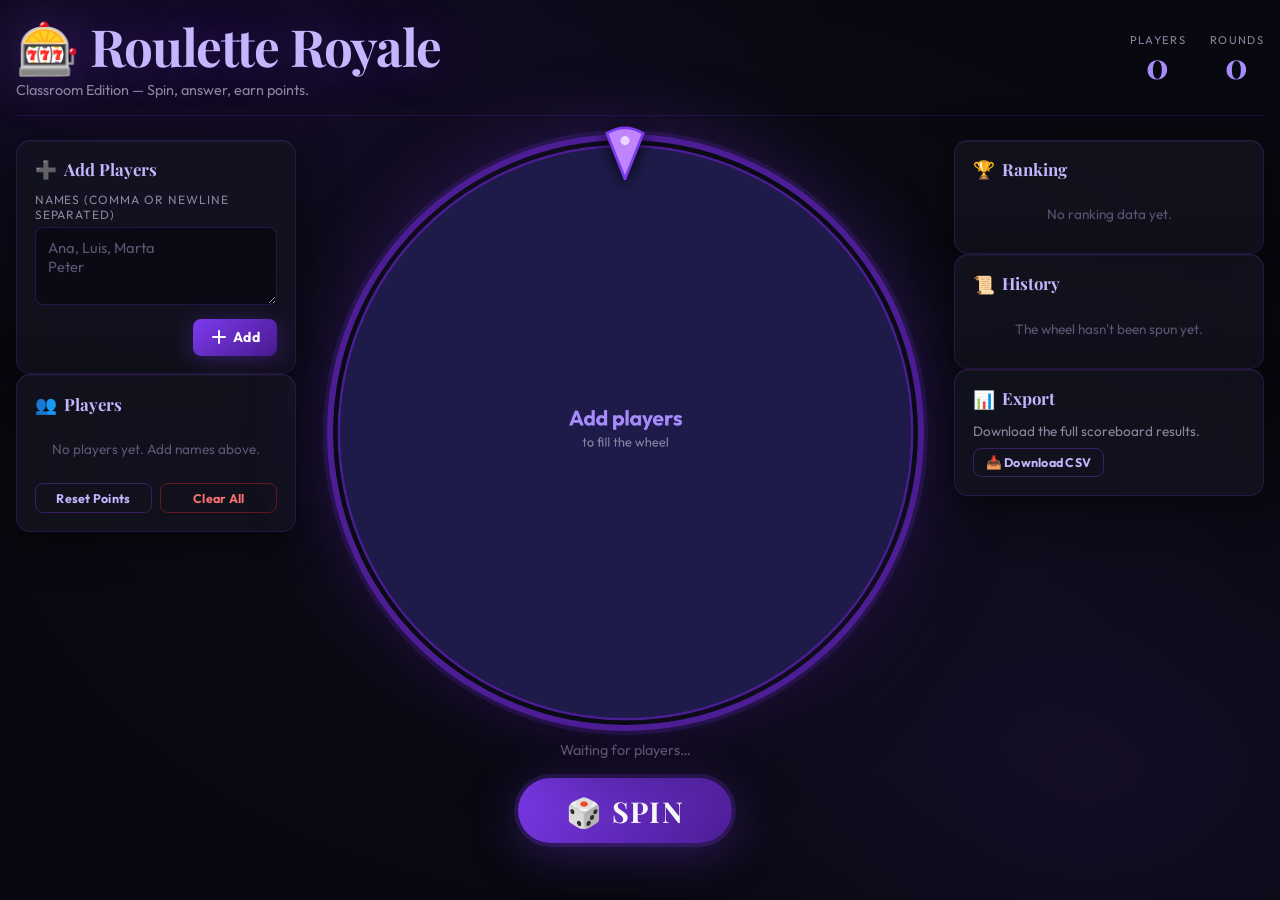
==== index.html @ 6e67f206 "terminado" ====
<!DOCTYPE html>
<html lang="es">
<head>
  <meta charset="UTF-8">
  <meta name="viewport" content="width=device-width, initial-scale=1">
  <title>Roulette Royale — Classroom</title>
  <meta name="description" content="Interactive classroom roulette with points system and ranking.">
  <link rel="stylesheet" href="styles.css">
</head>
<body>

<div class="app">

  <!-- ===== HEADER ===== -->
  <header class="app-header">
    <div class="header-left">
      <h1 class="display">🎰 Roulette Royale</h1>
      <p class="header-sub">Classroom Edition — Spin, answer, earn points.</p>
    </div>
    <div class="header-right">
      <div class="header-stat">
        <span class="stat-label">Players</span>
        <span id="playerCount" class="stat-value display">0</span>
      </div>
      <div class="header-stat">
        <span class="stat-label">Rounds</span>
        <span id="roundCount" class="stat-value display">0</span>
      </div>
    </div>
  </header>

  <!-- ===== MAIN GRID ===== -->
  <main class="main-grid">

    <!-- LEFT COLUMN: Player Management (agregar + lista) -->
    <aside class="left-col">

      <!-- Add players -->
      <div class="panel p-panel lockable" id="addPanel">
        <h2 class="section-title"><span class="icon">➕</span> Add Players</h2>
        <label class="form-label" for="namesInput">Names (comma or newline separated)</label>
        <textarea id="namesInput" rows="3" class="field" placeholder="Ana, Luis, Marta&#10;Peter"></textarea>
        <div class="add-row">
          <button id="addBtn" class="btn btn-primary">
            <svg width="16" height="16" viewBox="0 0 16 16" fill="none"><path d="M8 2v12M2 8h12" stroke="currentColor" stroke-width="2" stroke-linecap="round"/></svg>
            Add
          </button>
        </div>
      </div>

      <!-- Player list (tabla de jugadores) -->
      <div class="panel p-panel">
        <h2 class="section-title"><span class="icon">👥</span> Players</h2>
        <div id="roster" class="roster-list scroll" style="max-height: 42vh;"></div>
        <div class="panel-actions">
          <button id="resetBtn" class="btn btn-ghost btn-sm lockable">Reset Points</button>
          <button id="clearBtn" class="btn btn-danger btn-sm lockable">Clear All</button>
        </div>
      </div>
    </aside>

    <!-- CENTER: Wheel -->
    <section class="center-col wheel-center">
      <div id="wheelWrap">
        <svg id="pointer" viewBox="0 0 46 60" aria-hidden="true">
          <path d="M23 58 L3 8 Q23 -4 43 8 Z" fill="#c084fc" stroke="#7c3aed" stroke-width="3"/>
          <circle cx="23" cy="16" r="5" fill="#e9d5ff"/>
        </svg>
        <canvas id="wheel" width="1000" height="1000" aria-label="Classroom roulette"></canvas>
      </div>
      <p id="statusText" aria-live="polite"></p>
      <button id="spinBtn" class="btn btn-primary btn-spin">
        🎲 SPIN
      </button>
    </section>

    <!-- RIGHT COLUMN: Ranking + History + Export -->
    <aside class="right-col">

      <!-- Ranking / Podio (separado) -->
      <div class="panel p-panel">
        <h2 class="section-title"><span class="icon">🏆</span> Ranking</h2>
        <div id="podium" class="podium"></div>
        <div id="rankingList" class="ranking-list scroll" style="max-height: 22vh;"></div>
      </div>

      <!-- Score result panel (after spin) -->
      <div class="panel p-panel" id="quickScorePanel" style="display:none;">
        <h2 class="section-title"><span class="icon">⚡</span> Quick Result</h2>
        <div id="quickScoreContent"></div>
      </div>

      <!-- History -->
      <div class="panel p-panel">
        <h2 class="section-title"><span class="icon">📜</span> History</h2>
        <div id="history" class="scroll" style="max-height: 28vh;"></div>
      </div>

      <!-- Export -->
      <div class="panel p-panel">
        <h2 class="section-title"><span class="icon">📊</span> Export</h2>
        <p class="text-muted text-sm">Download the full scoreboard results.</p>
        <button id="exportBtn" class="btn btn-ghost btn-sm" style="margin-top:.5rem;">
          📥 Download CSV
        </button>
      </div>
    </aside>

  </main>
</div>

<!-- ===== WINNER MODAL ===== -->
<div id="modal" class="modal-overlay" role="dialog" aria-modal="true" aria-labelledby="winnerName">
  <div class="modal-card">
    <div class="modal-eyebrow">The wheel has chosen</div>
    <div id="winnerName" class="modal-winner-name display"></div>

    <!-- Confetti canvas -->
    <canvas id="confettiCanvas"></canvas>

    <!-- Score question -->
    <div id="scoreQuestion" class="score-question visible">
      <h3>Did they answer correctly?</h3>
      <div class="score-answer-btns">
        <button id="btnAnswered" class="btn btn-success" title="Answered">
          ✅ Yes, answered
        </button>
        <button id="btnSkipped" class="btn btn-fail" title="Did not answer">
          ❌ No answer
        </button>
      </div>
    </div>

    <!-- Points selector (visible after clicking "Yes, answered") -->
    <div id="pointsSelector" class="points-selector">
      <h3>How many points?</h3>
      <div class="points-btns" style="display: flex; align-items: center; gap: 0.5rem;">
        <input type="number" id="customPointsInput" class="field" style="width: 80px; text-align: center;" value="1" min="1">
        <button id="assignPointsBtn" class="btn btn-primary">Assign</button>
      </div>
    </div>

    <!-- Result badge -->
    <div id="scoreResultBadge" class="score-result-badge"></div>

    <!-- Close -->
    <button id="closeModal" class="btn btn-ghost" style="margin-top: 1rem;">Continue ▸</button>
  </div>
</div>

<!-- ===== EDIT PLAYER MODAL ===== -->
<div id="editModal" class="modal-overlay" role="dialog" aria-modal="true">
  <div class="modal-card modal-card-sm">
    <h2 class="display" style="color: var(--purple-300); font-size: 1.4rem; margin-bottom: 1rem;">✏️ Edit Player</h2>
    <label class="form-label" for="editNameInput">Name</label>
    <input id="editNameInput" type="text" class="field" placeholder="New name">
    <input id="editPlayerId" type="hidden">
    <div style="display:flex; gap:.75rem; margin-top:1rem; justify-content:center;">
      <button id="editSaveBtn" class="btn btn-primary">Save</button>
      <button id="editCancelBtn" class="btn btn-ghost">Cancel</button>
    </div>
  </div>
</div>

<!-- Toasts -->
<div id="toasts" aria-live="polite"></div>

<script src="app.js"></script>
</body>
</html>
---- styles.css ----
/* ============================================================
   ROULETTE ROYALE — Classroom Edition
   styles.css  ·  Negro + Morado premium/sofisticado
   ============================================================ */

/* ---------- Google Fonts ---------- */
@import url('https://fonts.googleapis.com/css2?family=Outfit:wght@400;600;700;900&family=Playfair+Display:wght@700;900&display=swap');

/* ---------- Design Tokens ---------- */
:root {
  /* Core blacks */
  --bg-deep:     #080810;
  --bg-mid:      #0e0e1a;
  --bg-card:     #13131f;
  --bg-input:    #0a0a15;

  /* Purples */
  --purple-900:  #1a0533;
  --purple-800:  #2d0a4e;
  --purple-700:  #4c1d95;
  --purple-600:  #6d28d9;
  --purple-500:  #7c3aed;
  --purple-400:  #a78bfa;
  --purple-300:  #c4b5fd;
  --purple-200:  #ddd6fe;
  --purple-100:  #ede9fe;
  --purple-glow: rgba(124, 58, 237, 0.35);

  /* Accents */
  --gold:        #f0d77a;
  --green:       #34d399;
  --green-dark:  #059669;
  --green-glow:  rgba(52, 211, 153, 0.3);
  --red:         #f87171;
  --red-dark:    #dc2626;
  --red-glow:    rgba(248, 113, 113, 0.3);

  /* Text */
  --text:        #e8e6f0;
  --text-muted:  #8b85a0;
  --text-dim:    #5c5673;

  /* Borders */
  --border:      rgba(124, 58, 237, 0.2);
  --border-strong: rgba(124, 58, 237, 0.4);

  /* Misc */
  --radius-sm:   8px;
  --radius-md:   14px;
  --radius-lg:   22px;
  --radius-xl:   28px;
  --transition:  0.2s ease;
  --shadow-card: 0 8px 40px rgba(0,0,0,0.5), inset 0 1px 0 rgba(255,255,255,0.04);
  --shadow-glow: 0 0 60px var(--purple-glow);
}

/* ---------- Reset ---------- */
*, *::before, *::after { box-sizing: border-box; margin: 0; padding: 0; }
html { height: 100%; scroll-behavior: smooth; }

body {
  font-family: 'Outfit', system-ui, sans-serif;
  color: var(--text);
  background:
    radial-gradient(ellipse 90% 60% at 15% 5%,  rgba(76,29,149,0.2)  0%, transparent 55%),
    radial-gradient(ellipse 70% 70% at 85% 85%, rgba(124,58,237,0.1) 0%, transparent 55%),
    radial-gradient(ellipse 50% 50% at 50% 50%, var(--bg-mid) 0%, var(--bg-deep) 100%);
  background-attachment: fixed;
  min-height: 100%;
  overflow-x: hidden;
}

/* ---------- Typography ---------- */
.display { font-family: 'Playfair Display', Georgia, serif; }
h1, h2, h3 { line-height: 1.2; }

.text-muted { color: var(--text-muted); }
.text-sm { font-size: .85rem; }

/* ---------- App Wrapper ---------- */
.app {
  max-width: 1440px;
  margin: 0 auto;
  padding: 1rem 1rem 2.5rem;
}

/* ---------- Header ---------- */
.app-header {
  display: flex;
  flex-wrap: wrap;
  align-items: center;
  justify-content: space-between;
  gap: 1rem;
  margin-bottom: 1.5rem;
  padding-bottom: 1rem;
  border-bottom: 1px solid rgba(124,58,237,0.15);
}

.app-header h1 {
  font-size: clamp(1.8rem, 4.5vw, 3.2rem);
  color: var(--purple-300);
  letter-spacing: -0.02em;
  text-shadow: 0 0 50px var(--purple-glow);
}

.header-sub {
  color: var(--text-muted);
  font-size: .9rem;
  margin-top: .2rem;
}

.header-right {
  display: flex;
  gap: 1.5rem;
}

.header-stat { text-align: center; }

.stat-label {
  display: block;
  font-size: .7rem;
  text-transform: uppercase;
  letter-spacing: .12em;
  color: var(--text-muted);
}

.stat-value {
  display: block;
  font-size: 2.2rem;
  font-weight: 700;
  color: var(--purple-400);
  line-height: 1;
}

/* ---------- Main Grid ---------- */
.main-grid {
  display: grid;
  gap: 1.2rem;
  grid-template-columns: 1fr;
}

@media (min-width: 960px) {
  .main-grid {
    grid-template-columns: 280px 1fr 310px;
    align-items: start;
  }
}

/* ---------- Panel (glass card) ---------- */
.panel {
  background: rgba(19,19,31,0.85);
  backdrop-filter: blur(16px) saturate(1.3);
  border: 1px solid var(--border);
  border-radius: var(--radius-md);
  box-shadow: var(--shadow-card);
}

.p-panel { padding: 1.1rem; }

/* ---------- Section Titles ---------- */
.section-title {
  font-family: 'Playfair Display', serif;
  font-size: 1.05rem;
  font-weight: 700;
  color: var(--purple-300);
  margin-bottom: .8rem;
  display: flex;
  align-items: center;
  gap: .45rem;
}

.section-title .icon { font-size: 1.1rem; }

/* ---------- Form Controls ---------- */
.field {
  width: 100%;
  background: var(--bg-input);
  color: var(--text);
  border: 1px solid rgba(124,58,237,0.25);
  border-radius: var(--radius-sm);
  padding: .6rem .8rem;
  font-size: .92rem;
  font-family: 'Outfit', sans-serif;
  transition: border-color var(--transition), box-shadow var(--transition);
}

.field:focus {
  outline: none;
  border-color: var(--purple-500);
  box-shadow: 0 0 0 3px rgba(124,58,237,0.2), var(--shadow-glow);
}

.field::placeholder { color: var(--text-dim); }

.form-label {
  display: block;
  font-size: .75rem;
  text-transform: uppercase;
  letter-spacing: .08em;
  color: var(--text-muted);
  margin-bottom: .3rem;
}

.add-row {
  display: flex;
  justify-content: flex-end;
  margin-top: .6rem;
}

/* ---------- Buttons ---------- */
.btn {
  display: inline-flex;
  align-items: center;
  justify-content: center;
  gap: .4rem;
  border: none;
  cursor: pointer;
  border-radius: var(--radius-sm);
  padding: .6rem 1.1rem;
  font-weight: 700;
  font-size: .88rem;
  font-family: 'Outfit', sans-serif;
  letter-spacing: .02em;
  transition: filter var(--transition), transform .1s, box-shadow var(--transition);
  white-space: nowrap;
}

.btn:hover:not(:disabled) { filter: brightness(1.15); }
.btn:active:not(:disabled) { transform: translateY(1px); }
.btn:disabled { opacity: .35; cursor: not-allowed; }
.btn:focus-visible { outline: 2px solid var(--purple-400); outline-offset: 3px; }

.btn-primary {
  background: linear-gradient(135deg, var(--purple-500) 0%, var(--purple-700) 100%);
  color: #fff;
  box-shadow: 0 4px 24px var(--purple-glow);
}

.btn-primary:hover:not(:disabled) {
  box-shadow: 0 6px 32px rgba(124,58,237,0.55);
}

.btn-ghost {
  background: transparent;
  border: 1px solid rgba(124,58,237,0.35);
  color: var(--purple-300);
}

.btn-ghost:hover:not(:disabled) {
  background: rgba(124,58,237,0.1);
  border-color: var(--purple-400);
}

.btn-danger {
  background: transparent;
  border: 1px solid rgba(220,38,38,0.4);
  color: var(--red);
}

.btn-danger:hover:not(:disabled) {
  background: rgba(220,38,38,0.12);
  border-color: var(--red);
}

.btn-success {
  background: linear-gradient(135deg, #34d399 0%, #059669 100%);
  color: #fff;
  box-shadow: 0 4px 24px var(--green-glow);
  font-size: 1.05rem;
  padding: .8rem 1.8rem;
  border-radius: var(--radius-md);
}

.btn-success:hover:not(:disabled) {
  box-shadow: 0 8px 35px rgba(52,211,153,0.55);
}

.btn-fail {
  background: linear-gradient(135deg, #f87171 0%, #dc2626 100%);
  color: #fff;
  box-shadow: 0 4px 24px var(--red-glow);
  font-size: 1.05rem;
  padding: .8rem 1.8rem;
  border-radius: var(--radius-md);
}

.btn-fail:hover:not(:disabled) {
  box-shadow: 0 8px 35px rgba(248,113,113,0.55);
}

.btn-point {
  background: rgba(124,58,237,0.15);
  border: 2px solid var(--purple-500);
  color: var(--purple-300);
  font-size: 1.3rem;
  padding: .6rem 1.4rem;
  border-radius: var(--radius-md);
  min-width: 4rem;
  transition: all var(--transition);
}

.btn-point:hover {
  background: var(--purple-600);
  color: #fff;
  box-shadow: 0 0 24px var(--purple-glow);
  transform: translateY(-2px);
}

.btn-sm { font-size: .78rem; padding: .4rem .75rem; }

.btn-spin {
  font-family: 'Playfair Display', serif;
  font-size: clamp(1.3rem, 3vw, 1.8rem);
  padding: .85rem 3rem;
  letter-spacing: .05em;
  border-radius: 999px;
  box-shadow: 0 0 0 4px rgba(124,58,237,0.2), 0 8px 50px var(--purple-glow);
  margin-top: .8rem;
}

.btn-spin:hover:not(:disabled) {
  box-shadow: 0 0 0 6px rgba(124,58,237,0.3), 0 12px 60px rgba(124,58,237,0.5);
}

/* ---------- Panel actions ---------- */
.panel-actions {
  display: flex;
  gap: .5rem;
  margin-top: .8rem;
}

.panel-actions .btn { flex: 1; }

/* ---------- Podium ---------- */
.podium {
  display: flex;
  justify-content: center;
  align-items: flex-end;
  gap: .5rem;
  padding: .6rem 0 .8rem;
  min-height: 90px;
}

.podium-item {
  display: flex;
  flex-direction: column;
  align-items: center;
  gap: .25rem;
  padding: .5rem .4rem;
  border-radius: var(--radius-sm);
  transition: transform var(--transition);
  min-width: 70px;
}

.podium-item:hover { transform: translateY(-3px); }

.podium-item.gold {
  background: linear-gradient(180deg, rgba(240,215,122,0.15) 0%, transparent 100%);
  border-bottom: 3px solid #f0d77a;
  order: 2;
}

.podium-item.silver {
  background: linear-gradient(180deg, rgba(192,192,220,0.1) 0%, transparent 100%);
  border-bottom: 3px solid #b0b0c0;
  order: 1;
}

.podium-item.bronze {
  background: linear-gradient(180deg, rgba(180,120,80,0.1) 0%, transparent 100%);
  border-bottom: 3px solid #b4785a;
  order: 3;
}

.podium-medal { font-size: 1.5rem; line-height: 1; }
.podium-name {
  font-weight: 700;
  font-size: .78rem;
  text-align: center;
  max-width: 75px;
  overflow: hidden;
  text-overflow: ellipsis;
  white-space: nowrap;
}

.podium-pts {
  font-size: .72rem;
  font-weight: 700;
  color: var(--purple-400);
}

/* ---------- Roster (player list) ---------- */
.roster-list { display: flex; flex-direction: column; gap: .3rem; }

.player-row {
  display: flex;
  align-items: center;
  gap: .5rem;
  padding: .45rem .65rem;
  border-radius: var(--radius-sm);
  background: rgba(10,10,20,0.5);
  border: 1px solid transparent;
  transition: border-color var(--transition), background var(--transition);
}

.player-row:hover {
  background: rgba(124,58,237,0.06);
  border-color: rgba(124,58,237,0.15);
}

.player-rank {
  font-size: .72rem;
  font-weight: 700;
  color: var(--text-dim);
  min-width: 1.5rem;
  text-align: center;
}

.player-name {
  flex: 1;
  font-weight: 600;
  font-size: .88rem;
  overflow: hidden;
  text-overflow: ellipsis;
  white-space: nowrap;
}

.player-score {
  font-size: .8rem;
  font-weight: 700;
  color: var(--purple-400);
}

.player-streak {
  font-size: .7rem;
  color: var(--green);
}

.player-actions {
  display: flex;
  gap: .25rem;
}

.player-actions .btn {
  padding: .15rem .35rem;
  font-size: .72rem;
  border-radius: 6px;
}

/* ---------- Scroll area ---------- */
.scroll {
  overflow-y: auto;
  scrollbar-width: thin;
  scrollbar-color: rgba(124,58,237,0.3) transparent;
}

.scroll::-webkit-scrollbar { width: 5px; }
.scroll::-webkit-scrollbar-thumb {
  background: rgba(124,58,237,0.3);
  border-radius: 10px;
}

/* ---------- Wheel ---------- */
.wheel-center { text-align: center; }

#wheelWrap {
  position: relative;
  width: min(100%, 65vh, 650px);
  aspect-ratio: 1;
  margin: 0 auto;
}

#wheel {
  width: 100%;
  height: 100%;
  border-radius: 50%;
  box-shadow:
    0 0 0 6px var(--purple-700),
    0 0 0 10px rgba(124,58,237,0.15),
    0 0 80px var(--purple-glow),
    0 24px 80px rgba(0,0,0,0.8);
}

#pointer {
  position: absolute;
  top: -14px;
  left: 50%;
  width: 42px;
  transform: translateX(-50%);
  filter: drop-shadow(0 4px 8px rgba(0,0,0,0.8));
  z-index: 2;
}

#statusText {
  min-height: 1.5rem;
  color: var(--text-muted);
  font-size: .9rem;
  margin-top: .8rem;
}

/* ---------- History ---------- */
.history-list { display: flex; flex-direction: column; gap: .3rem; }

.history-row {
  display: flex;
  align-items: center;
  gap: .5rem;
  padding: .45rem .6rem;
  border-radius: var(--radius-sm);
  background: rgba(10,10,20,0.4);
  font-size: .82rem;
}

.history-icon { font-size: .9rem; flex-shrink: 0; }

.history-name {
  flex: 1;
  font-weight: 600;
  overflow: hidden;
  text-overflow: ellipsis;
  white-space: nowrap;
}

.history-pts {
  font-weight: 700;
  font-size: .78rem;
}

.history-pts.positive { color: var(--green); }
.history-pts.zero { color: var(--red); }

.history-meta {
  font-size: .7rem;
  color: var(--text-dim);
}

.history-streak {
  font-size: .68rem;
  color: var(--green);
}

/* ---------- Busy state ---------- */
body.busy .lockable { pointer-events: none; opacity: .45; }

/* ---------- MODAL — Winner ---------- */
.modal-overlay {
  position: fixed;
  inset: 0;
  display: none;
  align-items: center;
  justify-content: center;
  background: rgba(4,4,12,0.9);
  backdrop-filter: blur(8px);
  z-index: 50;
  padding: 1rem;
}

.modal-overlay.open { display: flex; }

.modal-card {
  position: relative;
  max-width: 36rem;
  width: 100%;
  text-align: center;
  padding: 2.5rem 2rem;
  border: 2px solid var(--purple-500);
  border-radius: var(--radius-xl);
  background: radial-gradient(circle at 50% -20%, rgba(124,58,237,0.35) 0%, var(--bg-card) 65%);
  box-shadow: 0 0 120px var(--purple-glow), 0 40px 80px rgba(0,0,0,0.7);
  animation: popIn .5s cubic-bezier(.2,1.4,.4,1) both;
  overflow: hidden;
}

.modal-card-sm { max-width: 24rem; padding: 1.8rem 1.5rem; }

@keyframes popIn {
  from { transform: scale(.6) translateY(40px); opacity: 0; }
  to   { transform: scale(1)  translateY(0);    opacity: 1; }
}

.modal-eyebrow {
  font-size: .78rem;
  text-transform: uppercase;
  letter-spacing: .2em;
  color: var(--text-muted);
  margin-bottom: .4rem;
}

.modal-winner-name {
  font-family: 'Playfair Display', serif;
  font-size: clamp(2.2rem, 7vw, 3.5rem);
  font-weight: 900;
  color: var(--purple-300);
  text-shadow: 0 0 50px var(--purple-glow);
  line-height: 1.1;
  margin-bottom: .8rem;
}

/* Score question */
.score-question {
  display: none;
  flex-direction: column;
  align-items: center;
  gap: .7rem;
  margin: 1rem 0;
  padding: 1.1rem 1rem;
  border-radius: var(--radius-md);
  background: rgba(124,58,237,0.07);
  border: 1px solid rgba(124,58,237,0.2);
}

.score-question.visible { display: flex; }

.score-question h3 {
  font-size: 1rem;
  font-weight: 700;
  color: var(--text);
}

.score-answer-btns {
  display: flex;
  gap: 1rem;
  flex-wrap: wrap;
  justify-content: center;
}

/* Points selector */
.points-selector {
  display: none;
  flex-direction: column;
  align-items: center;
  gap: .7rem;
  margin: .8rem 0;
}

.points-selector.visible { display: flex; }

.points-selector h3 {
  font-size: .95rem;
  font-weight: 700;
  color: var(--text);
}

.points-btns {
  display: flex;
  gap: .75rem;
  justify-content: center;
}

/* Result badge */
.score-result-badge {
  display: none;
  align-items: center;
  justify-content: center;
  gap: .5rem;
  font-size: 1rem;
  font-weight: 700;
  padding: .6rem 1.4rem;
  border-radius: 999px;
  margin: .8rem auto;
  width: fit-content;
}

.score-result-badge.answered {
  display: inline-flex;
  background: rgba(52,211,153,0.15);
  border: 1px solid rgba(52,211,153,0.5);
  color: var(--green);
  animation: popIn .3s ease both;
}

.score-result-badge.skipped {
  display: inline-flex;
  background: rgba(248,113,113,0.15);
  border: 1px solid rgba(248,113,113,0.5);
  color: var(--red);
  animation: popIn .3s ease both;
}

/* Confetti canvas */
#confettiCanvas {
  position: absolute;
  inset: 0;
  width: 100%;
  height: 100%;
  pointer-events: none;
  z-index: 0;
}

.modal-card > *:not(#confettiCanvas) { position: relative; z-index: 1; }

/* ---------- TOAST ---------- */
#toasts {
  position: fixed;
  bottom: 1.2rem;
  left: 50%;
  transform: translateX(-50%);
  z-index: 60;
  display: grid;
  gap: .4rem;
  pointer-events: none;
}

.toast {
  background: var(--bg-card);
  border: 1px solid var(--purple-500);
  padding: .6rem 1.1rem;
  border-radius: var(--radius-sm);
  box-shadow: 0 8px 30px rgba(0,0,0,0.6);
  font-size: .85rem;
  text-align: center;
  animation: toastIn .3s ease both;
}

.toast.err { border-color: var(--red); color: var(--red); }

@keyframes toastIn {
  from { transform: translateY(14px); opacity: 0; }
  to   { transform: translateY(0);    opacity: 1; }
}

/* ---------- Empty states ---------- */
.empty-text {
  color: var(--text-dim);
  font-size: .85rem;
  text-align: center;
  padding: .8rem 0;
}

/* ---------- Score highlight ---------- */
.score-highlight { animation: pulseScore .7s ease; }

@keyframes pulseScore {
  0%   { background: rgba(124,58,237,0.3); }
  100% { background: rgba(10,10,20,0.5); }
}

/* ---------- Quick score panel ---------- */
#quickScorePanel { border-color: var(--purple-500); }

/* ---------- Responsive ---------- */
@media (max-width: 959px) {
  .main-grid { grid-template-columns: 1fr; }
  .wheel-center { order: -1; }
  .podium { min-height: 80px; }
}

@media (max-width: 480px) {
  .app { padding: .7rem .5rem 2rem; }
  .btn-spin { padding: .7rem 2rem; }
  .header-right { gap: .8rem; }
  .stat-value { font-size: 1.6rem; }
  .score-answer-btns { flex-direction: column; gap: .5rem; }
}

@media (prefers-reduced-motion: reduce) {
  .modal-card, .toast, .score-result-badge { animation: none; }
}
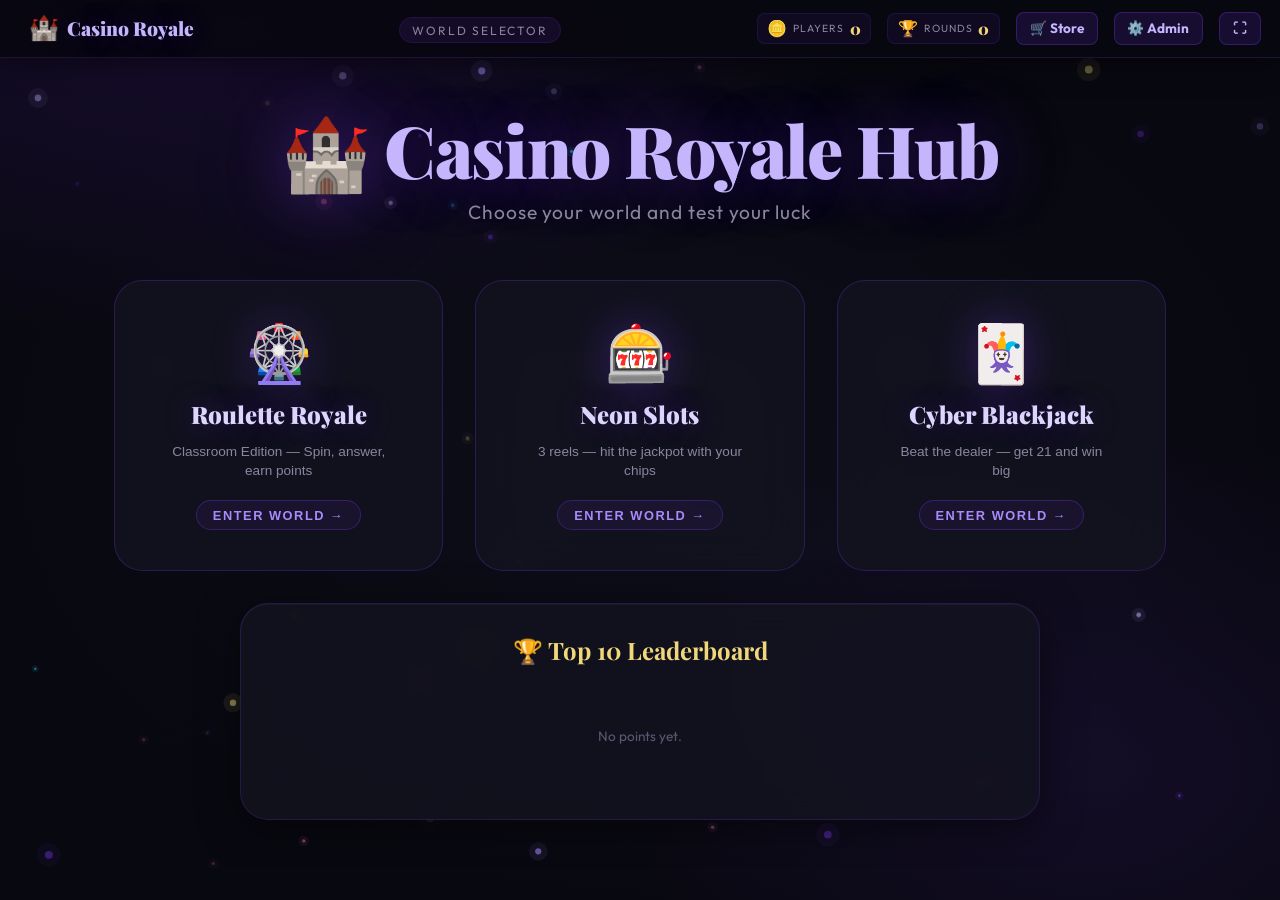
==== commit 000cdfdb: "hi" ====
--- a/index.html
+++ b/index.html
@@ -3,135 +3,340 @@
 <head>
   <meta charset="UTF-8">
   <meta name="viewport" content="width=device-width, initial-scale=1">
-  <title>Roulette Royale — Classroom</title>
-  <meta name="description" content="Interactive classroom roulette with points system and ranking.">
+  <title>Casino Royale Hub — Classroom Edition</title>
+  <meta name="description" content="Interactive Casino Hub with Roulette, Slots, and Blackjack — gamified classroom experience.">
   <link rel="stylesheet" href="styles.css">
 </head>
 <body>
 
-<div class="app">
-
-  <!-- ===== HEADER ===== -->
-  <header class="app-header">
-    <div class="header-left">
-      <h1 class="display">🎰 Roulette Royale</h1>
-      <p class="header-sub">Classroom Edition — Spin, answer, earn points.</p>
-    </div>
-    <div class="header-right">
-      <div class="header-stat">
-        <span class="stat-label">Players</span>
-        <span id="playerCount" class="stat-value display">0</span>
-      </div>
-      <div class="header-stat">
-        <span class="stat-label">Rounds</span>
-        <span id="roundCount" class="stat-value display">0</span>
-      </div>
-    </div>
-  </header>
-
-  <!-- ===== MAIN GRID ===== -->
-  <main class="main-grid">
-
-    <!-- LEFT COLUMN: Player Management (agregar + lista) -->
-    <aside class="left-col">
-
-      <!-- Add players -->
-      <div class="panel p-panel lockable" id="addPanel">
-        <h2 class="section-title"><span class="icon">➕</span> Add Players</h2>
-        <label class="form-label" for="namesInput">Names (comma or newline separated)</label>
-        <textarea id="namesInput" rows="3" class="field" placeholder="Ana, Luis, Marta&#10;Peter"></textarea>
-        <div class="add-row">
-          <button id="addBtn" class="btn btn-primary">
-            <svg width="16" height="16" viewBox="0 0 16 16" fill="none"><path d="M8 2v12M2 8h12" stroke="currentColor" stroke-width="2" stroke-linecap="round"/></svg>
-            Add
-          </button>
-        </div>
-      </div>
-
-      <!-- Player list (tabla de jugadores) -->
-      <div class="panel p-panel">
-        <h2 class="section-title"><span class="icon">👥</span> Players</h2>
-        <div id="roster" class="roster-list scroll" style="max-height: 42vh;"></div>
-        <div class="panel-actions">
-          <button id="resetBtn" class="btn btn-ghost btn-sm lockable">Reset Points</button>
-          <button id="clearBtn" class="btn btn-danger btn-sm lockable">Clear All</button>
-        </div>
-      </div>
-    </aside>
-
-    <!-- CENTER: Wheel -->
-    <section class="center-col wheel-center">
-      <div id="wheelWrap">
-        <svg id="pointer" viewBox="0 0 46 60" aria-hidden="true">
-          <path d="M23 58 L3 8 Q23 -4 43 8 Z" fill="#c084fc" stroke="#7c3aed" stroke-width="3"/>
-          <circle cx="23" cy="16" r="5" fill="#e9d5ff"/>
-        </svg>
-        <canvas id="wheel" width="1000" height="1000" aria-label="Classroom roulette"></canvas>
-      </div>
-      <p id="statusText" aria-live="polite"></p>
-      <button id="spinBtn" class="btn btn-primary btn-spin">
-        🎲 SPIN
+<!-- ===== PERSISTENT TOPBAR ===== -->
+<header class="topbar" id="topbar">
+  <div class="topbar-left">
+    <button id="hubBtn" class="topbar-logo" title="Back to Hub">
+      <span class="topbar-logo-icon">🏰</span>
+      <span class="topbar-logo-text">Casino Royale</span>
+    </button>
+  </div>
+  <div class="topbar-center">
+    <span id="currentView" class="topbar-view">World Selector</span>
+  </div>
+  <div class="topbar-right">
+    <div class="topbar-wallet">
+      <span class="wallet-icon">🪙</span>
+      <span class="wallet-label">Players</span>
+      <span id="globalPlayerCount" class="wallet-value">0</span>
+    </div>
+    <div class="topbar-wallet">
+      <span class="wallet-icon">🏆</span>
+      <span class="wallet-label">Rounds</span>
+      <span id="globalRoundCount" class="wallet-value">0</span>
+    </div>
+    <button id="storeBtn" class="topbar-btn" title="Rewards Store">🛒 Store</button>
+    <button id="adminBtn" class="topbar-btn" title="Admin Panel">⚙️ Admin</button>
+    <button id="fullscreenBtn" class="topbar-btn" title="Fullscreen">⛶</button>
+  </div>
+</header>
+
+<!-- ===== VIEWS CONTAINER ===== -->
+<div id="viewsContainer" class="views-container">
+
+  <!-- ============================================
+       VIEW: HUB / WORLD SELECTOR
+       ============================================ -->
+  <section id="viewHub" class="view view-active">
+    <div class="hub-hero">
+      <h1 class="hub-title display">🏰 Casino Royale Hub</h1>
+      <p class="hub-subtitle">Choose your world and test your luck</p>
+    </div>
+
+    <!-- Particle canvas background for the hub -->
+    <canvas id="hubParticles" class="hub-particles"></canvas>
+
+    <div class="hub-grid">
+      <!-- World 1: Roulette -->
+      <button class="world-card" data-world="roulette" id="cardRoulette">
+        <div class="world-card-glow"></div>
+        <div class="world-card-inner">
+          <span class="world-icon">🎡</span>
+          <h2 class="world-name display">Roulette Royale</h2>
+          <p class="world-desc">Classroom Edition — Spin, answer, earn points</p>
+          <span class="world-enter">Enter World →</span>
+        </div>
       </button>
-    </section>
-
-    <!-- RIGHT COLUMN: Ranking + History + Export -->
-    <aside class="right-col">
-
-      <!-- Ranking / Podio (separado) -->
-      <div class="panel p-panel">
-        <h2 class="section-title"><span class="icon">🏆</span> Ranking</h2>
-        <div id="podium" class="podium"></div>
-        <div id="rankingList" class="ranking-list scroll" style="max-height: 22vh;"></div>
-      </div>
-
-      <!-- Score result panel (after spin) -->
-      <div class="panel p-panel" id="quickScorePanel" style="display:none;">
-        <h2 class="section-title"><span class="icon">⚡</span> Quick Result</h2>
-        <div id="quickScoreContent"></div>
-      </div>
-
-      <!-- History -->
-      <div class="panel p-panel">
-        <h2 class="section-title"><span class="icon">📜</span> History</h2>
-        <div id="history" class="scroll" style="max-height: 28vh;"></div>
-      </div>
-
-      <!-- Export -->
-      <div class="panel p-panel">
-        <h2 class="section-title"><span class="icon">📊</span> Export</h2>
-        <p class="text-muted text-sm">Download the full scoreboard results.</p>
-        <button id="exportBtn" class="btn btn-ghost btn-sm" style="margin-top:.5rem;">
-          📥 Download CSV
-        </button>
-      </div>
-    </aside>
-
-  </main>
-</div>
-
-<!-- ===== WINNER MODAL ===== -->
+
+      <!-- World 2: Slots -->
+      <button class="world-card" data-world="slots" id="cardSlots">
+        <div class="world-card-glow"></div>
+        <div class="world-card-inner">
+          <span class="world-icon">🎰</span>
+          <h2 class="world-name display">Neon Slots</h2>
+          <p class="world-desc">3 reels — hit the jackpot with your chips</p>
+          <span class="world-enter">Enter World →</span>
+        </div>
+      </button>
+
+      <!-- World 3: Blackjack -->
+      <button class="world-card" data-world="blackjack" id="cardBlackjack">
+        <div class="world-card-glow"></div>
+        <div class="world-card-inner">
+          <span class="world-icon">🃏</span>
+          <h2 class="world-name display">Cyber Blackjack</h2>
+          <p class="world-desc">Beat the dealer — get 21 and win big</p>
+          <span class="world-enter">Enter World →</span>
+        </div>
+      </button>
+    </div>
+
+    <!-- Leaderboard Top 10 Hub -->
+    <div class="hub-leaderboard">
+      <h2 class="display" style="text-align: center; color: var(--gold); margin-bottom: 1rem;">🏆 Top 10 Leaderboard</h2>
+      <div id="hubPodium" class="podium" style="margin-bottom: 1rem;"></div>
+      <div id="hubLeaderboardList" class="ranking-list"></div>
+    </div>
+  </section>
+
+  <!-- ============================================
+       VIEW: ROULETTE ROYALE
+       ============================================ -->
+  <section id="viewRoulette" class="view">
+    <div class="app">
+      <!-- HEADER -->
+      <div class="roulette-header">
+        <div class="header-left">
+          <h1 class="display">🎡 Roulette Royale</h1>
+          <p class="header-sub">Classroom Edition — Spin, answer, earn points.</p>
+        </div>
+        <div class="header-right">
+          <div class="header-stat">
+            <span class="stat-label">Players</span>
+            <span id="playerCount" class="stat-value display">0</span>
+          </div>
+          <div class="header-stat">
+            <span class="stat-label">Rounds</span>
+            <span id="roundCount" class="stat-value display">0</span>
+          </div>
+        </div>
+      </div>
+
+      <!-- MAIN GRID -->
+      <main class="main-grid">
+        <!-- LEFT COLUMN: Player Management -->
+        <aside class="left-col">
+          <div class="panel p-panel lockable" id="addPanel">
+            <h2 class="section-title"><span class="icon">➕</span> Add Players</h2>
+            <label class="form-label" for="namesInput">Names (comma or newline separated)</label>
+            <textarea id="namesInput" rows="3" class="field" placeholder="Ana, Luis, Marta&#10;Peter"></textarea>
+            <div class="add-row">
+              <button id="addBtn" class="btn btn-primary">
+                <svg width="16" height="16" viewBox="0 0 16 16" fill="none"><path d="M8 2v12M2 8h12" stroke="currentColor" stroke-width="2" stroke-linecap="round"/></svg>
+                Add
+              </button>
+            </div>
+          </div>
+
+          <div class="panel p-panel">
+            <h2 class="section-title"><span class="icon">👥</span> Players</h2>
+            <div id="roster" class="roster-list scroll" style="max-height: 42vh;"></div>
+            <div class="panel-actions">
+              <button id="resetBtn" class="btn btn-ghost btn-sm lockable">Reset Points</button>
+              <button id="clearBtn" class="btn btn-danger btn-sm lockable">Clear All</button>
+            </div>
+          </div>
+        </aside>
+
+        <!-- CENTER: Wheel -->
+        <section class="center-col wheel-center">
+          <div id="wheelWrap">
+            <svg id="pointer" viewBox="0 0 46 60" aria-hidden="true">
+              <path d="M23 58 L3 8 Q23 -4 43 8 Z" fill="#c084fc" stroke="#7c3aed" stroke-width="3"/>
+              <circle cx="23" cy="16" r="5" fill="#e9d5ff"/>
+            </svg>
+            <canvas id="wheel" width="1000" height="1000" aria-label="Classroom roulette"></canvas>
+          </div>
+          <p id="statusText" aria-live="polite"></p>
+          <button id="spinBtn" class="btn btn-primary btn-spin">🎲 SPIN</button>
+        </section>
+
+        <!-- RIGHT COLUMN: Ranking + History -->
+        <aside class="right-col">
+          <div class="panel p-panel">
+            <h2 class="section-title"><span class="icon">🏆</span> Ranking</h2>
+            <div id="podium" class="podium"></div>
+            <div id="rankingList" class="ranking-list scroll" style="max-height: 22vh;"></div>
+          </div>
+
+          <div class="panel p-panel" id="quickScorePanel" style="display:none;">
+            <h2 class="section-title"><span class="icon">⚡</span> Quick Result</h2>
+            <div id="quickScoreContent"></div>
+          </div>
+
+          <div class="panel p-panel">
+            <h2 class="section-title"><span class="icon">📜</span> History</h2>
+            <div id="history" class="scroll" style="max-height: 28vh;"></div>
+          </div>
+
+          <div class="panel p-panel">
+            <h2 class="section-title"><span class="icon">📊</span> Export</h2>
+            <p class="text-muted text-sm">Download the full scoreboard results.</p>
+            <button id="exportBtn" class="btn btn-ghost btn-sm" style="margin-top:.5rem;">📥 Download CSV</button>
+          </div>
+        </aside>
+      </main>
+    </div>
+  </section>
+
+  <!-- ============================================
+       VIEW: NEON SLOTS
+       ============================================ -->
+  <section id="viewSlots" class="view">
+    <div class="slots-container">
+      <h1 class="display slots-title">🎰 Neon Slots</h1>
+
+      <!-- Player selector for slots -->
+      <div class="game-player-selector">
+        <label class="form-label">Active Player</label>
+        <select id="slotsPlayerSelect" class="field game-select"></select>
+        <div class="game-player-info">
+          <span class="wallet-icon">🪙</span>
+          <span id="slotsPlayerChips" class="game-player-chips">0</span>
+          <span class="chips-label">chips</span>
+        </div>
+      </div>
+
+      <!-- Slot Machine -->
+      <div class="slot-machine">
+        <div class="slot-frame">
+          <div class="slot-reel-container">
+            <div class="slot-reel" id="reel1">
+              <div class="slot-reel-inner" id="reelInner1"></div>
+            </div>
+            <div class="slot-reel" id="reel2">
+              <div class="slot-reel-inner" id="reelInner2"></div>
+            </div>
+            <div class="slot-reel" id="reel3">
+              <div class="slot-reel-inner" id="reelInner3"></div>
+            </div>
+          </div>
+          <div class="slot-line"></div>
+        </div>
+
+        <!-- Bet controls -->
+        <div class="slot-controls">
+          <div class="slot-bet-section">
+            <label class="form-label">Bet</label>
+            <div class="slot-bet-row">
+              <button id="slotBetDown" class="btn btn-ghost btn-sm">−</button>
+              <span id="slotBetAmount" class="slot-bet-display">1</span>
+              <button id="slotBetUp" class="btn btn-ghost btn-sm">+</button>
+            </div>
+          </div>
+          <button id="slotSpinBtn" class="btn btn-primary btn-spin-slot">🎰 PULL LEVER</button>
+        </div>
+
+        <div id="slotResult" class="slot-result"></div>
+      </div>
+
+      <!-- Slots paytable -->
+      <div class="panel p-panel slot-paytable">
+        <h2 class="section-title"><span class="icon">💎</span> Paytable</h2>
+        <div class="paytable-grid">
+          <div class="paytable-row jackpot"><span>💎💎💎</span><span>Jackpot × 10</span></div>
+          <div class="paytable-row"><span>⭐⭐⭐</span><span>× 7</span></div>
+          <div class="paytable-row"><span>Any 3 match</span><span>× 3</span></div>
+          <div class="paytable-row mini"><span>Any 2 match</span><span>× 1.5</span></div>
+        </div>
+      </div>
+      <div class="panel p-panel slot-history-panel" style="margin-top: 1rem; max-width: 600px; margin-left: auto; margin-right: auto;">
+        <h2 class="section-title"><span class="icon">📜</span> Spin History</h2>
+        <div id="slotsHistory" class="scroll" style="max-height: 20vh;"></div>
+      </div>
+    </div>
+  </section>
+
+  <!-- ============================================
+       VIEW: CYBER BLACKJACK
+       ============================================ -->
+  <section id="viewBlackjack" class="view">
+    <div class="bj-container">
+      <h1 class="display bj-title">🃏 Cyber Blackjack</h1>
+
+      <!-- Player selector for blackjack -->
+      <div class="game-player-selector">
+        <label class="form-label">Active Player</label>
+        <select id="bjPlayerSelect" class="field game-select"></select>
+        <div class="game-player-info">
+          <span class="wallet-icon">🪙</span>
+          <span id="bjPlayerChips" class="game-player-chips">0</span>
+          <span class="chips-label">chips</span>
+        </div>
+      </div>
+
+      <!-- Blackjack table -->
+      <div class="bj-table">
+        <!-- Dealer area -->
+        <div class="bj-hand-area bj-dealer-area">
+          <div class="bj-hand-label">
+            <span>Dealer</span>
+            <span id="bjDealerScore" class="bj-score-badge"></span>
+          </div>
+          <div id="bjDealerCards" class="bj-cards"></div>
+        </div>
+
+        <!-- VS divider -->
+        <div class="bj-vs">VS</div>
+
+        <!-- Player area -->
+        <div class="bj-hand-area bj-player-area">
+          <div class="bj-hand-label">
+            <span id="bjPlayerName">Player</span>
+            <span id="bjPlayerScore" class="bj-score-badge"></span>
+          </div>
+          <div id="bjPlayerCards" class="bj-cards"></div>
+        </div>
+
+        <!-- Bet controls (pre-deal) -->
+        <div id="bjBetControls" class="bj-bet-controls">
+          <label class="form-label">Place Your Bet</label>
+          <div class="slot-bet-row">
+            <button id="bjBetDown" class="btn btn-ghost btn-sm">−</button>
+            <span id="bjBetAmount" class="slot-bet-display">1</span>
+            <button id="bjBetUp" class="btn btn-ghost btn-sm">+</button>
+          </div>
+          <button id="bjDealBtn" class="btn btn-primary bj-deal-btn">🃏 DEAL</button>
+        </div>
+
+        <!-- Action buttons (during game) -->
+        <div id="bjActions" class="bj-actions" style="display:none;">
+          <button id="bjHitBtn" class="btn btn-primary">🃏 Hit</button>
+          <button id="bjStandBtn" class="btn btn-ghost">🖐 Stand</button>
+        </div>
+
+        <!-- Result -->
+        <div id="bjResult" class="bj-result"></div>
+
+        <!-- New round button -->
+        <button id="bjNewRound" class="btn btn-ghost bj-new-round" style="display:none;">🔄 New Round</button>
+      </div>
+    </div>
+  </section>
+
+</div><!-- /viewsContainer -->
+
+<!-- ===== WINNER MODAL (Roulette) ===== -->
 <div id="modal" class="modal-overlay" role="dialog" aria-modal="true" aria-labelledby="winnerName">
   <div class="modal-card">
     <div class="modal-eyebrow">The wheel has chosen</div>
     <div id="winnerName" class="modal-winner-name display"></div>
-
-    <!-- Confetti canvas -->
     <canvas id="confettiCanvas"></canvas>
 
-    <!-- Score question -->
     <div id="scoreQuestion" class="score-question visible">
       <h3>Did they answer correctly?</h3>
       <div class="score-answer-btns">
-        <button id="btnAnswered" class="btn btn-success" title="Answered">
-          ✅ Yes, answered
-        </button>
-        <button id="btnSkipped" class="btn btn-fail" title="Did not answer">
-          ❌ No answer
-        </button>
-      </div>
-    </div>
-
-    <!-- Points selector (visible after clicking "Yes, answered") -->
+        <button id="btnAnswered" class="btn btn-success" title="Answered">✅ Yes, answered</button>
+        <button id="btnSkipped" class="btn btn-fail" title="Did not answer">❌ No answer</button>
+      </div>
+    </div>
+
     <div id="pointsSelector" class="points-selector">
       <h3>How many points?</h3>
       <div class="points-btns" style="display: flex; align-items: center; gap: 0.5rem;">
@@ -140,10 +345,7 @@
       </div>
     </div>
 
-    <!-- Result badge -->
     <div id="scoreResultBadge" class="score-result-badge"></div>
-
-    <!-- Close -->
     <button id="closeModal" class="btn btn-ghost" style="margin-top: 1rem;">Continue ▸</button>
   </div>
 </div>
@@ -162,6 +364,64 @@
   </div>
 </div>
 
+<!-- ===== STORE MODAL ===== -->
+<div id="storeModal" class="modal-overlay" role="dialog" aria-modal="true">
+  <div class="modal-card modal-card-lg" style="max-width: 800px;">
+    <div class="modal-header" style="display:flex; justify-content:space-between; align-items:center; margin-bottom: 1.5rem;">
+      <h2 class="display" style="color: var(--gold); font-size: 2rem; margin:0;">🛒 Rewards Store</h2>
+      <button id="closeStoreBtn" class="btn btn-ghost">✕</button>
+    </div>
+    
+    <div class="store-player-select" style="margin-bottom: 1.5rem; text-align: left;">
+      <label class="form-label">Select Player to Purchase</label>
+      <div style="display: flex; gap: 1rem; align-items: center;">
+        <select id="storePlayerSelect" class="field game-select"></select>
+        <div class="game-player-info">
+          <span class="wallet-icon">🪙</span>
+          <span id="storePlayerChips" class="game-player-chips">0</span>
+        </div>
+      </div>
+    </div>
+
+    <div class="store-grid" id="storeGrid">
+      <!-- Generated via JS -->
+    </div>
+  </div>
+</div>
+
+<!-- ===== ADMIN MODAL ===== -->
+<div id="adminModal" class="modal-overlay" role="dialog" aria-modal="true">
+  <div class="modal-card" style="text-align: left; max-width: 600px;">
+    <div style="display:flex; justify-content:space-between; align-items:center; margin-bottom: 1rem;">
+      <h2 class="display" style="color: var(--cyan); margin:0;">⚙️ Admin Panel</h2>
+      <button id="closeAdminBtn" class="btn btn-ghost">✕</button>
+    </div>
+    
+    <div class="admin-section" style="margin-bottom: 1.5rem;">
+      <h3 style="margin-bottom: 0.5rem;">Manage Points</h3>
+      <div style="display: flex; gap: 0.5rem; align-items: center; flex-wrap: wrap;">
+        <select id="adminPlayerSelect" class="field" style="flex:1; min-width:150px;"></select>
+        <input type="number" id="adminPointsInput" class="field" style="width: 80px;" value="10">
+        <button id="adminAddBtn" class="btn btn-success">+ Add</button>
+        <button id="adminSubBtn" class="btn btn-danger">- Sub</button>
+        <button id="adminResetPlayerBtn" class="btn btn-ghost" title="Reset points to 0">Reset to 0</button>
+      </div>
+    </div>
+
+    <div class="admin-section" style="margin-bottom: 1.5rem;">
+      <h3 style="margin-bottom: 0.5rem;">Import/Export Data</h3>
+      <div style="display: flex; gap: 0.5rem;">
+        <button id="adminExportBtn" class="btn btn-ghost">📥 Export JSON</button>
+        <input type="file" id="adminImportFile" style="display:none;" accept=".json,.csv">
+        <button id="adminImportBtn" class="btn btn-ghost" onclick="document.getElementById('adminImportFile').click()">📤 Import</button>
+      </div>
+    </div>
+  </div>
+</div>
+
+<!-- Achievements Toast Container -->
+<div id="achievementToasts" aria-live="polite" style="position: fixed; top: 1rem; right: 1rem; z-index: 400; display: flex; flex-direction: column; gap: 0.5rem;"></div>
+
 <!-- Toasts -->
 <div id="toasts" aria-live="polite"></div>
 
--- a/styles.css
+++ b/styles.css
@@ -1,6 +1,6 @@
 /* ============================================================
-   ROULETTE ROYALE — Classroom Edition
-   styles.css  ·  Negro + Morado premium/sofisticado
+   CASINO ROYALE HUB — Classroom Edition
+   styles.css  ·  Negro + Morado + Neón premium/sofisticado
    ============================================================ */
 
 /* ---------- Google Fonts ---------- */
@@ -28,12 +28,17 @@
 
   /* Accents */
   --gold:        #f0d77a;
+  --gold-glow:   rgba(240, 215, 122, 0.3);
   --green:       #34d399;
   --green-dark:  #059669;
   --green-glow:  rgba(52, 211, 153, 0.3);
   --red:         #f87171;
   --red-dark:    #dc2626;
   --red-glow:    rgba(248, 113, 113, 0.3);
+  --cyan:        #22d3ee;
+  --cyan-glow:   rgba(34, 211, 238, 0.3);
+  --pink:        #f472b6;
+  --pink-glow:   rgba(244, 114, 182, 0.3);
 
   /* Text */
   --text:        #e8e6f0;
@@ -73,19 +78,335 @@
 /* ---------- Typography ---------- */
 .display { font-family: 'Playfair Display', Georgia, serif; }
 h1, h2, h3 { line-height: 1.2; }
-
 .text-muted { color: var(--text-muted); }
 .text-sm { font-size: .85rem; }
 
-/* ---------- App Wrapper ---------- */
+/* =====================================================================
+   TOPBAR — Persistent navigation header
+   ===================================================================== */
+.topbar {
+  position: sticky;
+  top: 0;
+  z-index: 100;
+  display: flex;
+  align-items: center;
+  justify-content: space-between;
+  gap: 1rem;
+  padding: 0.6rem 1.2rem;
+  background: rgba(8, 8, 16, 0.92);
+  backdrop-filter: blur(20px) saturate(1.5);
+  border-bottom: 1px solid rgba(124, 58, 237, 0.2);
+  box-shadow: 0 4px 30px rgba(0, 0, 0, 0.5);
+}
+
+.topbar-left { display: flex; align-items: center; }
+
+.topbar-logo {
+  display: flex;
+  align-items: center;
+  gap: 0.5rem;
+  background: none;
+  border: none;
+  cursor: pointer;
+  padding: 0.3rem 0.6rem;
+  border-radius: var(--radius-sm);
+  transition: background var(--transition);
+}
+
+.topbar-logo:hover { background: rgba(124, 58, 237, 0.15); }
+
+.topbar-logo-icon { font-size: 1.5rem; }
+
+.topbar-logo-text {
+  font-family: 'Playfair Display', serif;
+  font-size: 1.2rem;
+  font-weight: 900;
+  color: var(--purple-300);
+  text-shadow: 0 0 30px var(--purple-glow);
+}
+
+.topbar-center { flex: 1; text-align: center; }
+
+.topbar-view {
+  font-size: 0.75rem;
+  text-transform: uppercase;
+  letter-spacing: 0.15em;
+  color: var(--text-muted);
+  background: rgba(124, 58, 237, 0.1);
+  padding: 0.3rem 0.8rem;
+  border-radius: 999px;
+  border: 1px solid rgba(124, 58, 237, 0.15);
+}
+
+.topbar-right {
+  display: flex;
+  gap: 1rem;
+  align-items: center;
+}
+
+.topbar-btn {
+  background: rgba(124, 58, 237, 0.15);
+  border: 1px solid rgba(124, 58, 237, 0.3);
+  color: var(--purple-300);
+  padding: 0.4rem 0.8rem;
+  border-radius: var(--radius-sm);
+  cursor: pointer;
+  font-family: 'Outfit', sans-serif;
+  font-weight: 700;
+  font-size: 0.85rem;
+  transition: all var(--transition);
+}
+
+.topbar-btn:hover {
+  background: var(--purple-600);
+  color: #fff;
+  box-shadow: 0 0 15px var(--purple-glow);
+}
+
+.topbar-wallet {
+  display: flex;
+  align-items: center;
+  gap: 0.35rem;
+  padding: 0.25rem 0.6rem;
+  border-radius: var(--radius-sm);
+  background: rgba(124, 58, 237, 0.08);
+  border: 1px solid rgba(124, 58, 237, 0.15);
+}
+
+.wallet-icon { font-size: 1rem; }
+
+.wallet-label {
+  font-size: 0.65rem;
+  text-transform: uppercase;
+  letter-spacing: 0.1em;
+  color: var(--text-muted);
+}
+
+.wallet-value {
+  font-weight: 900;
+  font-size: 1rem;
+  color: var(--gold);
+  font-family: 'Playfair Display', serif;
+}
+
+/* =====================================================================
+   VIEWS — SPA page transitions
+   ===================================================================== */
+.views-container {
+  position: relative;
+  min-height: calc(100vh - 60px);
+}
+
+.view {
+  display: none;
+  opacity: 0;
+  animation: none;
+}
+
+.view-active {
+  display: block;
+  opacity: 1;
+  animation: viewFadeIn 0.5s ease both;
+}
+
+@keyframes viewFadeIn {
+  from { opacity: 0; transform: translateY(20px) scale(0.98); }
+  to   { opacity: 1; transform: translateY(0) scale(1); }
+}
+
+@keyframes viewFadeOut {
+  from { opacity: 1; transform: scale(1); }
+  to   { opacity: 0; transform: scale(0.95); }
+}
+
+/* =====================================================================
+   HUB — World Selector
+   ===================================================================== */
+#viewHub {
+  position: relative;
+  overflow: hidden;
+}
+
+.hub-particles {
+  position: absolute;
+  inset: 0;
+  width: 100%;
+  height: 100%;
+  pointer-events: none;
+  z-index: 0;
+}
+
+.hub-hero {
+  position: relative;
+  z-index: 1;
+  text-align: center;
+  padding: 3rem 1rem 1rem;
+}
+
+.hub-title {
+  font-size: clamp(2.2rem, 6vw, 4.5rem);
+  font-weight: 900;
+  color: var(--purple-300);
+  text-shadow: 0 0 60px var(--purple-glow), 0 0 120px rgba(124, 58, 237, 0.2);
+  letter-spacing: -0.02em;
+  margin-bottom: 0.5rem;
+}
+
+.hub-subtitle {
+  font-size: clamp(0.9rem, 2vw, 1.2rem);
+  color: var(--text-muted);
+  letter-spacing: 0.05em;
+}
+
+/* Hub Leaderboard */
+.hub-leaderboard {
+  max-width: 800px;
+  margin: 0 auto 3rem;
+  padding: 2rem;
+  background: rgba(19, 19, 31, 0.85);
+  backdrop-filter: blur(16px) saturate(1.3);
+  border: 1px solid var(--border);
+  border-radius: var(--radius-xl);
+  box-shadow: var(--shadow-card);
+}
+
+.hub-leaderboard .ranking-list {
+  display: grid;
+  gap: 0.5rem;
+  grid-template-columns: repeat(auto-fill, minmax(250px, 1fr));
+}
+
+/* World Cards Grid */
+.hub-grid {
+  position: relative;
+  z-index: 1;
+  display: grid;
+  grid-template-columns: repeat(auto-fit, minmax(280px, 1fr));
+  gap: 2rem;
+  padding: 2.5rem 1.5rem 2rem;
+  max-width: 1100px;
+  margin: 0 auto;
+}
+
+/* Individual World Card */
+.world-card {
+  position: relative;
+  background: none;
+  border: none;
+  cursor: pointer;
+  padding: 0;
+  text-align: center;
+  border-radius: var(--radius-xl);
+  transition: transform 0.4s cubic-bezier(0.2, 1, 0.3, 1), box-shadow 0.4s ease;
+  perspective: 800px;
+}
+
+.world-card:hover {
+  transform: translateY(-8px) scale(1.02);
+}
+
+.world-card-glow {
+  position: absolute;
+  inset: -2px;
+  border-radius: var(--radius-xl);
+  background: conic-gradient(from 180deg, var(--purple-500), var(--cyan), var(--pink), var(--purple-500));
+  opacity: 0;
+  transition: opacity 0.5s ease;
+  filter: blur(8px);
+  z-index: 0;
+}
+
+.world-card:hover .world-card-glow { opacity: 0.6; }
+
+.world-card-inner {
+  position: relative;
+  z-index: 1;
+  background: rgba(19, 19, 31, 0.92);
+  backdrop-filter: blur(20px) saturate(1.4);
+  border: 1px solid rgba(124, 58, 237, 0.25);
+  border-radius: var(--radius-xl);
+  padding: 2.5rem 1.5rem;
+  display: flex;
+  flex-direction: column;
+  align-items: center;
+  gap: 0.8rem;
+  transition: border-color 0.3s ease;
+  min-height: 260px;
+  justify-content: center;
+}
+
+.world-card:hover .world-card-inner {
+  border-color: var(--purple-400);
+}
+
+.world-icon {
+  font-size: 3.5rem;
+  filter: drop-shadow(0 0 20px var(--purple-glow));
+  animation: iconFloat 3s ease-in-out infinite;
+}
+
+@keyframes iconFloat {
+  0%, 100% { transform: translateY(0); }
+  50% { transform: translateY(-8px); }
+}
+
+.world-name {
+  font-size: 1.5rem;
+  font-weight: 900;
+  color: var(--purple-200);
+  text-shadow: 0 0 30px var(--purple-glow);
+}
+
+.world-desc {
+  font-size: 0.85rem;
+  color: var(--text-muted);
+  line-height: 1.4;
+  max-width: 220px;
+}
+
+.world-enter {
+  display: inline-block;
+  margin-top: 0.5rem;
+  font-size: 0.8rem;
+  font-weight: 700;
+  text-transform: uppercase;
+  letter-spacing: 0.12em;
+  color: var(--purple-400);
+  padding: 0.4rem 1rem;
+  border-radius: 999px;
+  border: 1px solid rgba(124, 58, 237, 0.3);
+  background: rgba(124, 58, 237, 0.08);
+  transition: all 0.3s ease;
+}
+
+.world-card:hover .world-enter {
+  background: var(--purple-600);
+  color: #fff;
+  border-color: var(--purple-500);
+  box-shadow: 0 0 30px var(--purple-glow);
+}
+
+/* Card-specific color themes */
+#cardRoulette .world-card-glow {
+  background: conic-gradient(from 180deg, #7c3aed, #a78bfa, #c4b5fd, #7c3aed);
+}
+#cardSlots .world-card-glow {
+  background: conic-gradient(from 180deg, #f0d77a, #f59e0b, #ef4444, #f0d77a);
+}
+#cardBlackjack .world-card-glow {
+  background: conic-gradient(from 180deg, #22d3ee, #06b6d4, #0891b2, #22d3ee);
+}
+
+/* =====================================================================
+   ROULETTE — All original styles preserved
+   ===================================================================== */
 .app {
   max-width: 1440px;
   margin: 0 auto;
   padding: 1rem 1rem 2.5rem;
 }
 
-/* ---------- Header ---------- */
-.app-header {
+.roulette-header {
   display: flex;
   flex-wrap: wrap;
   align-items: center;
@@ -96,7 +417,7 @@
   border-bottom: 1px solid rgba(124,58,237,0.15);
 }
 
-.app-header h1 {
+.roulette-header h1 {
   font-size: clamp(1.8rem, 4.5vw, 3.2rem);
   color: var(--purple-300);
   letter-spacing: -0.02em;
@@ -109,11 +430,7 @@
   margin-top: .2rem;
 }
 
-.header-right {
-  display: flex;
-  gap: 1.5rem;
-}
-
+.header-right { display: flex; gap: 1.5rem; }
 .header-stat { text-align: center; }
 
 .stat-label {
@@ -323,12 +640,7 @@
 }
 
 /* ---------- Panel actions ---------- */
-.panel-actions {
-  display: flex;
-  gap: .5rem;
-  margin-top: .8rem;
-}
-
+.panel-actions { display: flex; gap: .5rem; margin-top: .8rem; }
 .panel-actions .btn { flex: 1; }
 
 /* ---------- Podium ---------- */
@@ -436,10 +748,7 @@
   color: var(--green);
 }
 
-.player-actions {
-  display: flex;
-  gap: .25rem;
-}
+.player-actions { display: flex; gap: .25rem; }
 
 .player-actions .btn {
   padding: .15rem .35rem;
@@ -521,23 +830,12 @@
   white-space: nowrap;
 }
 
-.history-pts {
-  font-weight: 700;
-  font-size: .78rem;
-}
-
+.history-pts { font-weight: 700; font-size: .78rem; }
 .history-pts.positive { color: var(--green); }
 .history-pts.zero { color: var(--red); }
 
-.history-meta {
-  font-size: .7rem;
-  color: var(--text-dim);
-}
-
-.history-streak {
-  font-size: .68rem;
-  color: var(--green);
-}
+.history-meta { font-size: .7rem; color: var(--text-dim); }
+.history-streak { font-size: .68rem; color: var(--green); }
 
 /* ---------- Busy state ---------- */
 body.busy .lockable { pointer-events: none; opacity: .45; }
@@ -551,7 +849,7 @@
   justify-content: center;
   background: rgba(4,4,12,0.9);
   backdrop-filter: blur(8px);
-  z-index: 50;
+  z-index: 200;
   padding: 1rem;
 }
 
@@ -611,11 +909,7 @@
 
 .score-question.visible { display: flex; }
 
-.score-question h3 {
-  font-size: 1rem;
-  font-weight: 700;
-  color: var(--text);
-}
+.score-question h3 { font-size: 1rem; font-weight: 700; color: var(--text); }
 
 .score-answer-btns {
   display: flex;
@@ -634,12 +928,7 @@
 }
 
 .points-selector.visible { display: flex; }
-
-.points-selector h3 {
-  font-size: .95rem;
-  font-weight: 700;
-  color: var(--text);
-}
+.points-selector h3 { font-size: .95rem; font-weight: 700; color: var(--text); }
 
 .points-btns {
   display: flex;
@@ -695,7 +984,7 @@
   bottom: 1.2rem;
   left: 50%;
   transform: translateX(-50%);
-  z-index: 60;
+  z-index: 300;
   display: grid;
   gap: .4rem;
   pointer-events: none;
@@ -738,11 +1027,628 @@
 /* ---------- Quick score panel ---------- */
 #quickScorePanel { border-color: var(--purple-500); }
 
-/* ---------- Responsive ---------- */
+/* ---------- STORE ---------- */
+.store-grid {
+  display: grid;
+  grid-template-columns: repeat(auto-fill, minmax(200px, 1fr));
+  gap: 1.5rem;
+}
+
+.store-item {
+  background: rgba(10, 10, 20, 0.6);
+  border: 1px solid rgba(240, 215, 122, 0.2);
+  border-radius: var(--radius-md);
+  padding: 1.5rem;
+  text-align: center;
+  transition: transform var(--transition), box-shadow var(--transition);
+}
+
+.store-item:hover {
+  transform: translateY(-5px);
+  box-shadow: 0 8px 30px rgba(240, 215, 122, 0.15);
+  border-color: rgba(240, 215, 122, 0.5);
+}
+
+.store-item-icon {
+  font-size: 3rem;
+  margin-bottom: 1rem;
+}
+
+.store-item-name {
+  font-size: 1.1rem;
+  font-weight: 700;
+  color: var(--text);
+  margin-bottom: 0.5rem;
+}
+
+.store-item-cost {
+  font-size: 1.2rem;
+  font-weight: 900;
+  color: var(--gold);
+  margin-bottom: 1rem;
+}
+
+/* ---------- ACHIEVEMENTS TOASTS ---------- */
+.achievement-toast {
+  background: linear-gradient(135deg, #1a1a2e 0%, #16213e 100%);
+  border: 2px solid var(--gold);
+  border-radius: var(--radius-md);
+  padding: 1rem 1.5rem;
+  display: flex;
+  align-items: center;
+  gap: 1rem;
+  box-shadow: 0 10px 40px rgba(240, 215, 122, 0.3);
+  animation: slideInRight 0.4s cubic-bezier(0.2, 1.4, 0.4, 1) both;
+}
+
+.achievement-icon {
+  font-size: 2.5rem;
+}
+
+.achievement-text h4 {
+  color: var(--gold);
+  margin: 0 0 0.2rem 0;
+  font-family: 'Playfair Display', serif;
+  font-size: 1.1rem;
+}
+
+.achievement-text p {
+  margin: 0;
+  font-size: 0.85rem;
+  color: var(--text-muted);
+}
+
+@keyframes slideInRight {
+  from { transform: translateX(100%); opacity: 0; }
+  to { transform: translateX(0); opacity: 1; }
+}
+
+/* =====================================================================
+   GAME PLAYER SELECTOR — Shared for Slots & Blackjack
+   ===================================================================== */
+.game-player-selector {
+  display: flex;
+  align-items: center;
+  gap: 1rem;
+  justify-content: center;
+  margin-bottom: 1.5rem;
+  flex-wrap: wrap;
+  padding: 0.8rem 1rem;
+  background: rgba(19, 19, 31, 0.7);
+  backdrop-filter: blur(12px);
+  border: 1px solid var(--border);
+  border-radius: var(--radius-md);
+  max-width: 600px;
+  margin-left: auto;
+  margin-right: auto;
+}
+
+.game-select {
+  width: auto;
+  min-width: 160px;
+  max-width: 250px;
+}
+
+.game-player-info {
+  display: flex;
+  align-items: center;
+  gap: 0.3rem;
+  padding: 0.3rem 0.8rem;
+  border-radius: var(--radius-sm);
+  background: rgba(240, 215, 122, 0.08);
+  border: 1px solid rgba(240, 215, 122, 0.2);
+}
+
+.game-player-chips {
+  font-weight: 900;
+  font-size: 1.2rem;
+  color: var(--gold);
+  font-family: 'Playfair Display', serif;
+}
+
+.chips-label {
+  font-size: 0.7rem;
+  text-transform: uppercase;
+  letter-spacing: 0.08em;
+  color: var(--text-muted);
+}
+
+/* =====================================================================
+   SLOT MACHINE — Neon Slots
+   ===================================================================== */
+.slots-container {
+  max-width: 700px;
+  margin: 0 auto;
+  padding: 1.5rem 1rem 3rem;
+  text-align: center;
+}
+
+.slots-title {
+  font-size: clamp(1.8rem, 5vw, 3rem);
+  color: var(--gold);
+  text-shadow: 0 0 40px var(--gold-glow), 0 0 80px rgba(240, 215, 122, 0.15);
+  margin-bottom: 1rem;
+}
+
+.slot-machine {
+  display: flex;
+  flex-direction: column;
+  align-items: center;
+  gap: 1.2rem;
+}
+
+.slot-frame {
+  position: relative;
+  display: flex;
+  align-items: center;
+  justify-content: center;
+  background: linear-gradient(180deg, #1a1030 0%, #0d0a1a 100%);
+  border: 3px solid var(--purple-600);
+  border-radius: var(--radius-lg);
+  padding: 1.5rem 1rem;
+  box-shadow:
+    0 0 0 6px rgba(124, 58, 237, 0.1),
+    0 0 60px var(--purple-glow),
+    inset 0 0 60px rgba(0, 0, 0, 0.5);
+  overflow: hidden;
+}
+
+.slot-reel-container {
+  display: flex;
+  gap: 0.6rem;
+}
+
+.slot-reel {
+  width: 100px;
+  height: 120px;
+  overflow: hidden;
+  border-radius: var(--radius-sm);
+  background: rgba(0, 0, 0, 0.6);
+  border: 2px solid rgba(124, 58, 237, 0.3);
+  box-shadow: inset 0 0 20px rgba(0, 0, 0, 0.8);
+  position: relative;
+}
+
+.slot-reel::before,
+.slot-reel::after {
+  content: '';
+  position: absolute;
+  left: 0; right: 0;
+  height: 30px;
+  z-index: 2;
+  pointer-events: none;
+}
+
+.slot-reel::before {
+  top: 0;
+  background: linear-gradient(to bottom, rgba(13, 10, 26, 0.9), transparent);
+}
+
+.slot-reel::after {
+  bottom: 0;
+  background: linear-gradient(to top, rgba(13, 10, 26, 0.9), transparent);
+}
+
+.slot-reel-inner {
+  display: flex;
+  flex-direction: column;
+  align-items: center;
+  transition: transform 0.1s linear;
+}
+
+.slot-symbol {
+  width: 100px;
+  height: 120px;
+  display: flex;
+  align-items: center;
+  justify-content: center;
+  font-size: 3.2rem;
+  flex-shrink: 0;
+  filter: drop-shadow(0 0 8px rgba(255, 255, 255, 0.2));
+}
+
+.slot-line {
+  position: absolute;
+  left: 0;
+  right: 0;
+  top: 50%;
+  transform: translateY(-50%);
+  height: 3px;
+  background: linear-gradient(90deg, transparent, var(--gold), transparent);
+  z-index: 5;
+  pointer-events: none;
+  box-shadow: 0 0 10px var(--gold-glow);
+}
+
+.slot-controls {
+  display: flex;
+  align-items: center;
+  gap: 1.5rem;
+  flex-wrap: wrap;
+  justify-content: center;
+}
+
+.slot-bet-section {
+  text-align: center;
+}
+
+.slot-bet-row {
+  display: flex;
+  align-items: center;
+  gap: 0.5rem;
+}
+
+.slot-bet-display {
+  font-family: 'Playfair Display', serif;
+  font-size: 1.8rem;
+  font-weight: 900;
+  color: var(--gold);
+  min-width: 3rem;
+  text-align: center;
+  text-shadow: 0 0 20px var(--gold-glow);
+}
+
+.btn-spin-slot {
+  font-family: 'Playfair Display', serif;
+  font-size: 1.3rem;
+  padding: 0.8rem 2.5rem;
+  border-radius: 999px;
+  box-shadow: 0 0 0 4px rgba(240, 215, 122, 0.15), 0 8px 40px var(--gold-glow);
+  background: linear-gradient(135deg, #f0d77a 0%, #b8860b 100%);
+  color: #1a0533;
+}
+
+.btn-spin-slot:hover:not(:disabled) {
+  box-shadow: 0 0 0 6px rgba(240, 215, 122, 0.25), 0 12px 50px rgba(240, 215, 122, 0.4);
+}
+
+.slot-result {
+  min-height: 2.5rem;
+  font-size: 1.1rem;
+  font-weight: 700;
+  padding: 0.5rem 1rem;
+  border-radius: var(--radius-md);
+  text-align: center;
+}
+
+.slot-result.win {
+  color: var(--gold);
+  background: rgba(240, 215, 122, 0.1);
+  border: 1px solid rgba(240, 215, 122, 0.3);
+  animation: popIn 0.4s ease both;
+  text-shadow: 0 0 20px var(--gold-glow);
+}
+
+.slot-result.jackpot {
+  color: var(--gold);
+  background: rgba(240, 215, 122, 0.15);
+  border: 2px solid var(--gold);
+  animation: jackpotPulse 0.6s ease infinite alternate;
+  font-size: 1.4rem;
+  text-shadow: 0 0 30px var(--gold-glow);
+}
+
+@keyframes jackpotPulse {
+  from { box-shadow: 0 0 20px var(--gold-glow); }
+  to   { box-shadow: 0 0 60px var(--gold-glow), 0 0 100px rgba(240, 215, 122, 0.2); }
+}
+
+.slot-result.lose {
+  color: var(--text-muted);
+  background: rgba(248, 113, 113, 0.05);
+  border: 1px solid rgba(248, 113, 113, 0.15);
+}
+
+/* Paytable */
+.slot-paytable {
+  max-width: 360px;
+  margin: 1.5rem auto 0;
+}
+
+.paytable-grid {
+  display: flex;
+  flex-direction: column;
+  gap: 0.3rem;
+}
+
+.paytable-row {
+  display: flex;
+  justify-content: space-between;
+  align-items: center;
+  padding: 0.4rem 0.6rem;
+  border-radius: var(--radius-sm);
+  background: rgba(10, 10, 20, 0.4);
+  font-size: 0.85rem;
+}
+
+.paytable-row.jackpot {
+  background: rgba(240, 215, 122, 0.08);
+  border: 1px solid rgba(240, 215, 122, 0.2);
+  color: var(--gold);
+  font-weight: 700;
+}
+
+.paytable-row.mini {
+  color: var(--text-muted);
+  font-style: italic;
+}
+
+/* Reel spin animation */
+.slot-reel.spinning .slot-reel-inner {
+  animation: reelSpin 0.15s linear infinite;
+}
+
+@keyframes reelSpin {
+  from { transform: translateY(0); }
+  to   { transform: translateY(-120px); }
+}
+
+/* =====================================================================
+   BLACKJACK — Cyber Blackjack (21)
+   ===================================================================== */
+.bj-container {
+  max-width: 800px;
+  margin: 0 auto;
+  padding: 1.5rem 1rem 3rem;
+  text-align: center;
+}
+
+.bj-title {
+  font-size: clamp(1.8rem, 5vw, 3rem);
+  color: var(--cyan);
+  text-shadow: 0 0 40px var(--cyan-glow), 0 0 80px rgba(34, 211, 238, 0.15);
+  margin-bottom: 1rem;
+}
+
+.bj-table {
+  background: linear-gradient(180deg, #0a2a1a 0%, #0d1a12 50%, #080d0a 100%);
+  border: 3px solid rgba(34, 211, 238, 0.3);
+  border-radius: var(--radius-xl);
+  padding: 2rem 1.5rem;
+  box-shadow:
+    0 0 0 6px rgba(34, 211, 238, 0.08),
+    0 0 60px var(--cyan-glow),
+    inset 0 0 80px rgba(0, 0, 0, 0.4);
+  display: flex;
+  flex-direction: column;
+  align-items: center;
+  gap: 1rem;
+  position: relative;
+  overflow: hidden;
+}
+
+/* Felt texture overlay */
+.bj-table::before {
+  content: '';
+  position: absolute;
+  inset: 0;
+  background:
+    radial-gradient(ellipse 80% 50% at 50% 50%, rgba(34, 211, 238, 0.03), transparent),
+    repeating-linear-gradient(90deg, transparent, transparent 2px, rgba(255,255,255,0.005) 2px, rgba(255,255,255,0.005) 4px);
+  pointer-events: none;
+}
+
+.bj-hand-area {
+  position: relative;
+  z-index: 1;
+  width: 100%;
+  text-align: center;
+}
+
+.bj-hand-label {
+  display: flex;
+  align-items: center;
+  justify-content: center;
+  gap: 0.5rem;
+  margin-bottom: 0.5rem;
+  font-weight: 700;
+  font-size: 0.85rem;
+  text-transform: uppercase;
+  letter-spacing: 0.12em;
+  color: var(--text-muted);
+}
+
+.bj-score-badge {
+  display: inline-block;
+  font-family: 'Playfair Display', serif;
+  font-size: 1.2rem;
+  font-weight: 900;
+  color: var(--cyan);
+  min-width: 2rem;
+  text-shadow: 0 0 15px var(--cyan-glow);
+}
+
+.bj-cards {
+  display: flex;
+  gap: 0.5rem;
+  justify-content: center;
+  flex-wrap: wrap;
+  min-height: 100px;
+  align-items: center;
+}
+
+.bj-card {
+  width: 72px;
+  height: 100px;
+  border-radius: 8px;
+  display: flex;
+  align-items: center;
+  justify-content: center;
+  font-size: 1.1rem;
+  font-weight: 900;
+  flex-shrink: 0;
+  transition: transform 0.3s cubic-bezier(0.2, 1, 0.3, 1);
+  animation: cardDeal 0.4s cubic-bezier(0.2, 1, 0.3, 1) both;
+  position: relative;
+  line-height: 1.1;
+  text-align: center;
+}
+
+.bj-card.face-up {
+  background: linear-gradient(135deg, #fff 0%, #f0f0f0 100%);
+  border: 2px solid rgba(0, 0, 0, 0.15);
+  box-shadow: 0 4px 20px rgba(0, 0, 0, 0.4);
+}
+
+.bj-card.face-down {
+  background: linear-gradient(135deg, var(--purple-700) 0%, var(--purple-900) 100%);
+  border: 2px solid var(--purple-500);
+  box-shadow: 0 4px 20px rgba(0, 0, 0, 0.4);
+  color: transparent;
+}
+
+.bj-card.face-down::after {
+  content: '🂠';
+  font-size: 2.5rem;
+  position: absolute;
+  filter: drop-shadow(0 0 8px var(--purple-glow));
+}
+
+.bj-card.red { color: #dc2626; }
+.bj-card.black { color: #1a1a2e; }
+
+@keyframes cardDeal {
+  from { transform: translateY(-30px) rotateY(90deg) scale(0.5); opacity: 0; }
+  to   { transform: translateY(0) rotateY(0) scale(1); opacity: 1; }
+}
+
+.bj-vs {
+  position: relative;
+  z-index: 1;
+  font-family: 'Playfair Display', serif;
+  font-size: 1rem;
+  font-weight: 900;
+  color: rgba(34, 211, 238, 0.3);
+  letter-spacing: 0.3em;
+  padding: 0.3rem 1rem;
+  border-top: 1px solid rgba(34, 211, 238, 0.1);
+  border-bottom: 1px solid rgba(34, 211, 238, 0.1);
+}
+
+.bj-bet-controls {
+  position: relative;
+  z-index: 1;
+  display: flex;
+  flex-direction: column;
+  align-items: center;
+  gap: 0.8rem;
+  padding-top: 0.5rem;
+}
+
+.bj-deal-btn {
+  font-family: 'Playfair Display', serif;
+  font-size: 1.2rem;
+  padding: 0.7rem 2.5rem;
+  border-radius: 999px;
+  background: linear-gradient(135deg, var(--cyan) 0%, #0891b2 100%);
+  color: #0a2a1a;
+  box-shadow: 0 0 0 4px rgba(34, 211, 238, 0.15), 0 8px 40px var(--cyan-glow);
+}
+
+.bj-deal-btn:hover:not(:disabled) {
+  box-shadow: 0 0 0 6px rgba(34, 211, 238, 0.25), 0 12px 50px rgba(34, 211, 238, 0.4);
+}
+
+.bj-actions {
+  position: relative;
+  z-index: 1;
+  display: flex;
+  gap: 1rem;
+  justify-content: center;
+  padding-top: 0.5rem;
+}
+
+.bj-actions .btn {
+  font-size: 1.05rem;
+  padding: 0.7rem 2rem;
+  border-radius: var(--radius-md);
+}
+
+.bj-result {
+  position: relative;
+  z-index: 1;
+  min-height: 2rem;
+  font-size: 1.2rem;
+  font-weight: 900;
+  padding: 0.5rem 1rem;
+  border-radius: var(--radius-md);
+  font-family: 'Playfair Display', serif;
+}
+
+.bj-result.win {
+  color: var(--green);
+  text-shadow: 0 0 20px var(--green-glow);
+}
+
+.bj-result.lose {
+  color: var(--red);
+  text-shadow: 0 0 20px var(--red-glow);
+}
+
+.bj-result.push {
+  color: var(--gold);
+  text-shadow: 0 0 20px var(--gold-glow);
+}
+
+.bj-result.blackjack {
+  color: var(--gold);
+  text-shadow: 0 0 30px var(--gold-glow);
+  font-size: 1.5rem;
+  animation: jackpotPulse 0.6s ease infinite alternate;
+}
+
+.bj-new-round {
+  position: relative;
+  z-index: 1;
+  margin-top: 0.5rem;
+}
+
+/* =====================================================================
+   RESPONSIVE
+   ===================================================================== */
 @media (max-width: 959px) {
   .main-grid { grid-template-columns: 1fr; }
   .wheel-center { order: -1; }
   .podium { min-height: 80px; }
+}
+
+@media (max-width: 700px) {
+  .topbar {
+    flex-wrap: wrap;
+    gap: 0.5rem;
+    padding: 0.5rem 0.8rem;
+  }
+  .topbar-center { order: 3; flex-basis: 100%; }
+  .topbar-wallet { padding: 0.2rem 0.4rem; }
+  .wallet-label { display: none; }
+
+  .hub-grid {
+    grid-template-columns: 1fr;
+    padding: 1.5rem 1rem 3rem;
+    gap: 1.5rem;
+  }
+
+  .world-card-inner {
+    min-height: 200px;
+    padding: 1.5rem 1rem;
+  }
+
+  .slot-reel {
+    width: 80px;
+    height: 96px;
+  }
+
+  .slot-symbol {
+    width: 80px;
+    height: 96px;
+    font-size: 2.5rem;
+  }
+
+  .bj-card {
+    width: 60px;
+    height: 84px;
+    font-size: 0.95rem;
+  }
 }
 
 @media (max-width: 480px) {
@@ -751,8 +1657,23 @@
   .header-right { gap: .8rem; }
   .stat-value { font-size: 1.6rem; }
   .score-answer-btns { flex-direction: column; gap: .5rem; }
+
+  .slot-reel {
+    width: 70px;
+    height: 84px;
+  }
+
+  .slot-symbol {
+    width: 70px;
+    height: 84px;
+    font-size: 2.2rem;
+  }
+
+  .bj-table { padding: 1.2rem 0.8rem; }
 }
 
 @media (prefers-reduced-motion: reduce) {
-  .modal-card, .toast, .score-result-badge { animation: none; }
-}
+  .modal-card, .toast, .score-result-badge, .bj-card { animation: none; }
+  .world-icon { animation: none; }
+  .slot-reel.spinning .slot-reel-inner { animation: none; }
+}
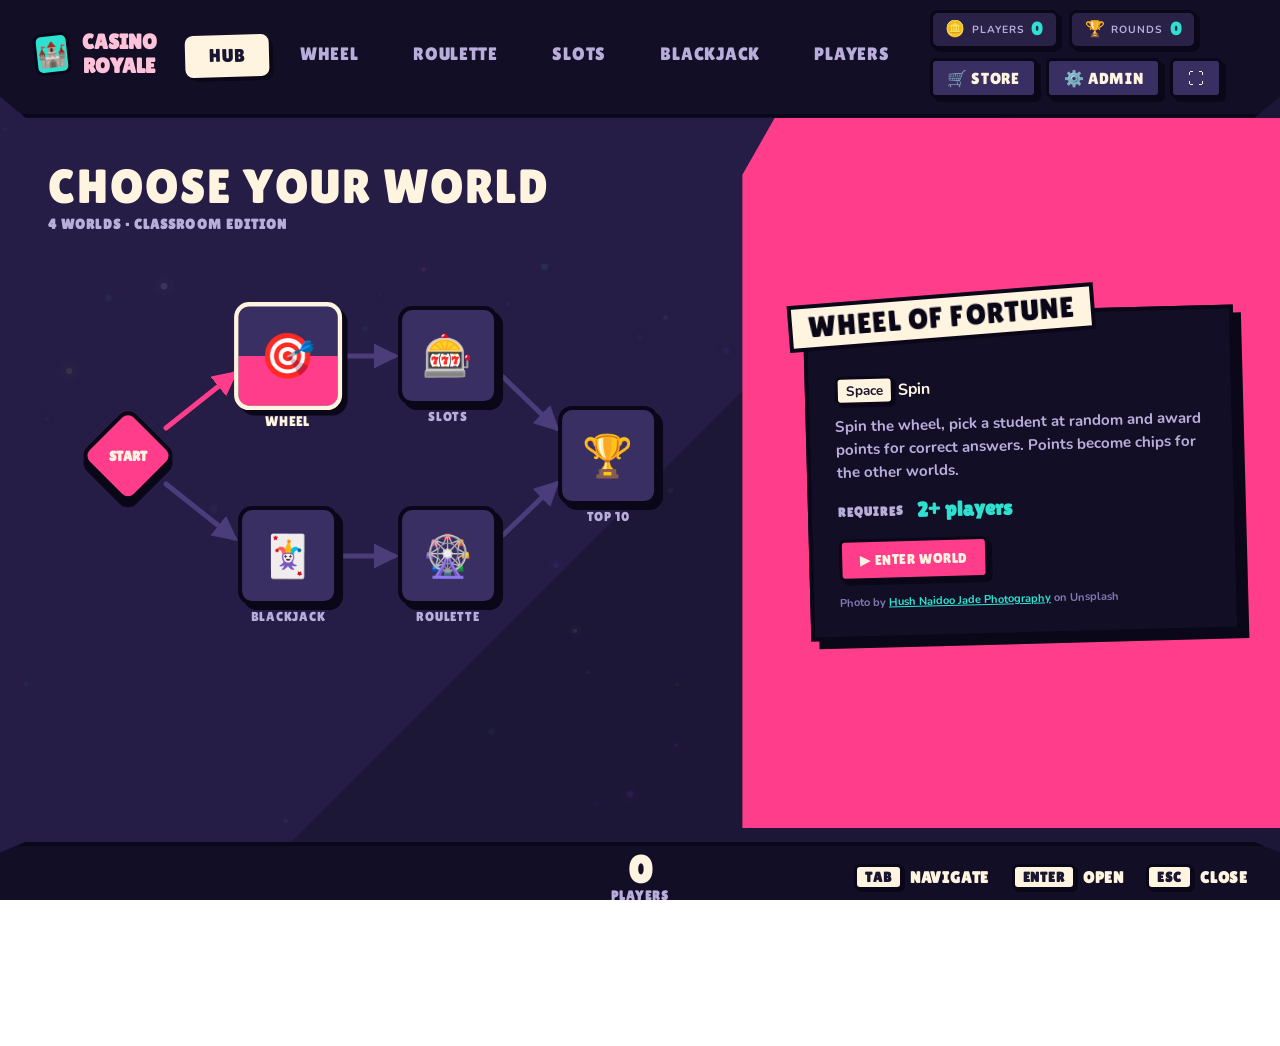
==== commit fe91e3cb: "feat: redesign hub UI with node map navigation and new layout - Update index.html with new hub desig" ====
--- a/index.html
+++ b/index.html
@@ -4,10 +4,14 @@
   <meta charset="UTF-8">
   <meta name="viewport" content="width=device-width, initial-scale=1">
   <title>Casino Royale Hub — Classroom Edition</title>
-  <meta name="description" content="Interactive Casino Hub with Roulette, Slots, and Blackjack — gamified classroom experience.">
-  <link rel="stylesheet" href="styles.css">
+  <meta name="description" content="Interactive Casino Hub with Wheel of Fortune, Slots, and Blackjack — gamified classroom experience.">
+  <link rel="preconnect" href="https://fonts.googleapis.com">
+  <link rel="preconnect" href="https://fonts.gstatic.com" crossorigin>
+  <link rel="stylesheet" href="https://fonts.googleapis.com/css2?family=Lilita+One&family=Nunito:wght@600;700;800&display=swap">
+  <link rel="stylesheet" href="css/styles.css">
+  <link rel="stylesheet" href="css/theme.css">
 </head>
-<body>
+<body data-view="hub">
 
 <!-- ===== PERSISTENT TOPBAR ===== -->
 <header class="topbar" id="topbar">
@@ -17,20 +21,18 @@
       <span class="topbar-logo-text">Casino Royale</span>
     </button>
   </div>
-  <div class="topbar-center">
-    <span id="currentView" class="topbar-view">World Selector</span>
-  </div>
+  <nav class="topbar-tabs" aria-label="Sections">
+    <button class="nav-tab active" data-view="hub">Hub</button>
+    <button class="nav-tab" data-view="wheel">Wheel</button>
+    <button class="nav-tab" data-view="roulette">Roulette</button>
+    <button class="nav-tab" data-view="slots">Slots</button>
+    <button class="nav-tab" data-view="blackjack">Blackjack</button>
+    <button class="nav-tab" data-view="players">Players</button>
+  </nav>
+  <span id="currentView" hidden></span>
   <div class="topbar-right">
-    <div class="topbar-wallet">
-      <span class="wallet-icon">🪙</span>
-      <span class="wallet-label">Players</span>
-      <span id="globalPlayerCount" class="wallet-value">0</span>
-    </div>
-    <div class="topbar-wallet">
-      <span class="wallet-icon">🏆</span>
-      <span class="wallet-label">Rounds</span>
-      <span id="globalRoundCount" class="wallet-value">0</span>
-    </div>
+    <div class="topbar-wallet"><span class="wallet-icon">🪙</span><span class="wallet-label">Players</span><span id="globalPlayerCount" class="wallet-value">0</span></div>
+    <div class="topbar-wallet"><span class="wallet-icon">🏆</span><span class="wallet-label">Rounds</span><span id="globalRoundCount" class="wallet-value">0</span></div>
     <button id="storeBtn" class="topbar-btn" title="Rewards Store">🛒 Store</button>
     <button id="adminBtn" class="topbar-btn" title="Admin Panel">⚙️ Admin</button>
     <button id="fullscreenBtn" class="topbar-btn" title="Fullscreen">⛶</button>
@@ -44,148 +46,165 @@
        VIEW: HUB / WORLD SELECTOR
        ============================================ -->
   <section id="viewHub" class="view view-active">
-    <div class="hub-hero">
-      <h1 class="hub-title display">🏰 Casino Royale Hub</h1>
-      <p class="hub-subtitle">Choose your world and test your luck</p>
-    </div>
-
-    <!-- Particle canvas background for the hub -->
     <canvas id="hubParticles" class="hub-particles"></canvas>
-
-    <div class="hub-grid">
-      <!-- World 1: Roulette -->
-      <button class="world-card" data-world="roulette" id="cardRoulette">
-        <div class="world-card-glow"></div>
-        <div class="world-card-inner">
-          <span class="world-icon">🎡</span>
-          <h2 class="world-name display">Roulette Royale</h2>
-          <p class="world-desc">Classroom Edition — Spin, answer, earn points</p>
-          <span class="world-enter">Enter World →</span>
-        </div>
-      </button>
-
-      <!-- World 2: Slots -->
-      <button class="world-card" data-world="slots" id="cardSlots">
-        <div class="world-card-glow"></div>
-        <div class="world-card-inner">
-          <span class="world-icon">🎰</span>
-          <h2 class="world-name display">Neon Slots</h2>
-          <p class="world-desc">3 reels — hit the jackpot with your chips</p>
-          <span class="world-enter">Enter World →</span>
-        </div>
-      </button>
-
-      <!-- World 3: Blackjack -->
-      <button class="world-card" data-world="blackjack" id="cardBlackjack">
-        <div class="world-card-glow"></div>
-        <div class="world-card-inner">
-          <span class="world-icon">🃏</span>
-          <h2 class="world-name display">Cyber Blackjack</h2>
-          <p class="world-desc">Beat the dealer — get 21 and win big</p>
-          <span class="world-enter">Enter World →</span>
-        </div>
-      </button>
-    </div>
-
-    <!-- Leaderboard Top 10 Hub -->
-    <div class="hub-leaderboard">
-      <h2 class="display" style="text-align: center; color: var(--gold); margin-bottom: 1rem;">🏆 Top 10 Leaderboard</h2>
-      <div id="hubPodium" class="podium" style="margin-bottom: 1rem;"></div>
-      <div id="hubLeaderboardList" class="ranking-list"></div>
+    <div class="hub-layout">
+      <div class="hub-map">
+        <h1 class="hm-title">Choose your world</h1>
+        <p class="hm-sub">4 worlds · classroom edition</p>
+        <div class="node-graph">
+          <svg class="node-lines" viewBox="0 0 640 400" aria-hidden="true">
+            <defs><marker id="ah" viewBox="0 0 10 10" refX="8" refY="5" markerWidth="5" markerHeight="5" orient="auto"><path d="M0 0L10 5L0 10z" fill="context-stroke"/></marker></defs>
+            <path class="graph-line" data-to="wheel" d="M118 172 L186 118" marker-end="url(#ah)"/>
+            <path class="graph-line" data-to="slots" d="M292 100 L346 100" marker-end="url(#ah)"/>
+            <path class="graph-line" data-to="ranking" d="M452 118 L508 172" marker-end="url(#ah)"/>
+            <path class="graph-line" data-to="blackjack" d="M118 228 L186 282" marker-end="url(#ah)"/>
+            <path class="graph-line" data-to="roulette" d="M292 300 L346 300" marker-end="url(#ah)"/>
+            <path class="graph-line" data-to="ranking" d="M452 282 L508 228" marker-end="url(#ah)"/>
+          </svg>
+          <div class="hub-node hub-start" style="left:12.5%;top:50%" aria-hidden="true"><span>START</span></div>
+          <button class="hub-node" data-node="wheel" style="left:37.5%;top:25%" aria-label="Wheel of Fortune"><span class="node-icon">🎯</span><span class="node-label">Wheel</span></button>
+          <button class="hub-node" data-node="slots" style="left:62.5%;top:25%" aria-label="Neon Slots"><span class="node-icon">🎰</span><span class="node-label">Slots</span></button>
+          <button class="hub-node" data-node="blackjack" style="left:37.5%;top:75%" aria-label="Cyber Blackjack"><span class="node-icon">🃏</span><span class="node-label">Blackjack</span></button>
+          <button class="hub-node" data-node="roulette" style="left:62.5%;top:75%" aria-label="Roulette"><span class="node-icon">🎡</span><span class="node-label">Roulette</span></button>
+          <button class="hub-node" data-node="ranking" style="left:87.5%;top:50%" aria-label="Top 10"><span class="node-icon">🏆</span><span class="node-label">Top 10</span></button>
+        </div>
+      </div>
+      <aside class="hub-detail" id="hubDetail" aria-live="polite">
+        <div class="detail-card">
+          <h2 class="detail-title display" id="hdTitle"></h2>
+          <img id="hdImg" class="detail-img" alt="" loading="lazy" referrerpolicy="no-referrer">
+          <div id="hdGame">
+            <p class="detail-keys" id="hdKey"></p>
+            <p class="detail-desc" id="hdDesc"></p>
+            <div class="detail-req"><span class="req-label">Requires</span><span class="req-value" id="hdReq"></span></div>
+            <button id="hdEnter" class="btn btn-primary">▶ Enter world</button>
+            <p class="detail-credit">Photo by <a id="hdCredit" href="https://unsplash.com" target="_blank" rel="noopener noreferrer">Unsplash</a> on Unsplash</p>
+          </div>
+          <div id="hdRank" hidden>
+            <div id="hubPodium" class="podium" style="margin:1rem 0"></div>
+            <div id="hubLeaderboardList" class="ranking-list"></div>
+          </div>
+        </div>
+      </aside>
     </div>
   </section>
 
   <!-- ============================================
-       VIEW: ROULETTE ROYALE
-       ============================================ -->
-  <section id="viewRoulette" class="view">
-    <div class="app">
-      <!-- HEADER -->
-      <div class="roulette-header">
-        <div class="header-left">
-          <h1 class="display">🎡 Roulette Royale</h1>
-          <p class="header-sub">Classroom Edition — Spin, answer, earn points.</p>
-        </div>
-        <div class="header-right">
-          <div class="header-stat">
-            <span class="stat-label">Players</span>
-            <span id="playerCount" class="stat-value display">0</span>
-          </div>
-          <div class="header-stat">
-            <span class="stat-label">Rounds</span>
-            <span id="roundCount" class="stat-value display">0</span>
-          </div>
-        </div>
-      </div>
-
-      <!-- MAIN GRID -->
-      <main class="main-grid">
-        <!-- LEFT COLUMN: Player Management -->
-        <aside class="left-col">
-          <div class="panel p-panel lockable" id="addPanel">
-            <h2 class="section-title"><span class="icon">➕</span> Add Players</h2>
-            <label class="form-label" for="namesInput">Names (comma or newline separated)</label>
-            <textarea id="namesInput" rows="3" class="field" placeholder="Ana, Luis, Marta&#10;Peter"></textarea>
-            <div class="add-row">
-              <button id="addBtn" class="btn btn-primary">
-                <svg width="16" height="16" viewBox="0 0 16 16" fill="none"><path d="M8 2v12M2 8h12" stroke="currentColor" stroke-width="2" stroke-linecap="round"/></svg>
-                Add
-              </button>
-            </div>
-          </div>
-
-          <div class="panel p-panel">
+       VIEW: WHEEL OF FORTUNE
+       ============================================ -->
+  <section id="viewWheel" class="view">
+    <div class="rl-container">
+      <div class="rl-head">
+        <h1 class="display rl-title">🎯 Wheel of Fortune</h1>
+        <div class="rl-stats">
+          <div class="header-stat"><span class="stat-label">Players</span><span id="playerCount" class="stat-value display">0</span></div>
+          <div class="header-stat"><span class="stat-label">Rounds</span><span id="roundCount" class="stat-value display">0</span></div>
+        </div>
+      </div>
+      <div class="rl-grid">
+        <aside class="rl-side">
+          <div class="panel p-panel rl-fill">
             <h2 class="section-title"><span class="icon">👥</span> Players</h2>
-            <div id="roster" class="roster-list scroll" style="max-height: 42vh;"></div>
-            <div class="panel-actions">
-              <button id="resetBtn" class="btn btn-ghost btn-sm lockable">Reset Points</button>
-              <button id="clearBtn" class="btn btn-danger btn-sm lockable">Clear All</button>
-            </div>
+            <div id="roster" class="roster-list scroll"></div>
           </div>
         </aside>
-
-        <!-- CENTER: Wheel -->
-        <section class="center-col wheel-center">
+        <section class="rl-center">
           <div id="wheelWrap">
             <svg id="pointer" viewBox="0 0 46 60" aria-hidden="true">
               <path d="M23 58 L3 8 Q23 -4 43 8 Z" fill="#c084fc" stroke="#7c3aed" stroke-width="3"/>
               <circle cx="23" cy="16" r="5" fill="#e9d5ff"/>
             </svg>
-            <canvas id="wheel" width="1000" height="1000" aria-label="Classroom roulette"></canvas>
+            <svg id="wheel" viewBox="0 0 1000 1000" role="img" aria-label="Classroom wheel of fortune"></svg>
           </div>
           <p id="statusText" aria-live="polite"></p>
-          <button id="spinBtn" class="btn btn-primary btn-spin">🎲 SPIN</button>
+          <button id="spinBtn" class="btn btn-primary btn-spin">🎲 SPIN <kbd>Space</kbd></button>
         </section>
-
-        <!-- RIGHT COLUMN: Ranking + History -->
-        <aside class="right-col">
+        <aside class="rl-side">
           <div class="panel p-panel">
             <h2 class="section-title"><span class="icon">🏆</span> Ranking</h2>
             <div id="podium" class="podium"></div>
-            <div id="rankingList" class="ranking-list scroll" style="max-height: 22vh;"></div>
-          </div>
-
-          <div class="panel p-panel" id="quickScorePanel" style="display:none;">
-            <h2 class="section-title"><span class="icon">⚡</span> Quick Result</h2>
-            <div id="quickScoreContent"></div>
-          </div>
-
-          <div class="panel p-panel">
+            <div id="rankingList" class="ranking-list scroll" style="max-height:22dvh;"></div>
+          </div>
+          <div class="panel p-panel rl-fill">
             <h2 class="section-title"><span class="icon">📜</span> History</h2>
-            <div id="history" class="scroll" style="max-height: 28vh;"></div>
-          </div>
-
-          <div class="panel p-panel">
-            <h2 class="section-title"><span class="icon">📊</span> Export</h2>
-            <p class="text-muted text-sm">Download the full scoreboard results.</p>
-            <button id="exportBtn" class="btn btn-ghost btn-sm" style="margin-top:.5rem;">📥 Download CSV</button>
+            <div id="history" class="scroll"></div>
           </div>
         </aside>
-      </main>
+      </div>
     </div>
   </section>
 
   <!-- ============================================
+       VIEW: PLAYERS
+       ============================================ -->
+  <section id="viewPlayers" class="view">
+    <div class="players-container">
+      <h1 class="display players-title">👥 Players</h1>
+      <div class="players-grid">
+        <div class="panel p-panel lockable" id="addPanel">
+          <h2 class="section-title"><span class="icon">➕</span> Add Players</h2>
+          <label class="form-label" for="namesInput">Names (comma or newline separated)</label>
+          <textarea id="namesInput" rows="6" class="field" placeholder="Ana, Luis, Marta&#10;Peter"></textarea>
+          <div class="add-row">
+            <button id="addBtn" class="btn btn-primary">＋ Add <kbd>Ctrl+Enter</kbd></button>
+          </div>
+          <div class="panel-actions">
+            <button id="resetBtn" class="btn btn-ghost btn-sm lockable">Reset Points</button>
+            <button id="clearBtn" class="btn btn-danger btn-sm lockable">Clear All</button>
+            <button id="exportBtn" class="btn btn-ghost btn-sm">📥 Download CSV</button>
+          </div>
+        </div>
+        <div class="panel p-panel">
+          <h2 class="section-title"><span class="icon">👥</span> Roster</h2>
+          <div id="playersRoster" class="roster-list scroll"></div>
+        </div>
+      </div>
+    </div>
+  </section>
+
+  <!-- ============================================
+       VIEW: ROULETTE (mesa europea)
+       ============================================ -->
+  <section id="viewRoulette" class="view">
+    <div class="rt-container">
+      <div class="rt-head">
+        <h1 class="display rt-title">🎡 Roulette</h1>
+        <div class="game-player-selector rt-player">
+          <label class="form-label" for="rlPlayerSelect">Active Player</label>
+          <select id="rlPlayerSelect" class="field game-select"></select>
+          <div class="game-player-info"><span class="wallet-icon">🪙</span><span id="rlPlayerChips" class="game-player-chips">0</span><span class="chips-label">chips</span></div>
+          <span id="rlAvail" class="rt-avail"></span>
+        </div>
+        <div id="rlLast" class="rt-last" aria-label="Last numbers"></div>
+      </div>
+      <div class="rt-grid">
+        <section class="panel p-panel rt-wheelbox" id="rlWheelBox">
+          <svg id="rlWheel" viewBox="0 0 500 500" role="img" aria-label="European roulette wheel"></svg>
+          <div id="rlResult" class="rt-result"></div>
+        </section>
+        <section class="panel p-panel rt-table">
+          <div id="rlBoard" class="rt-board"></div>
+          <div class="rt-toolbar">
+            <div id="rlChips" class="rt-chips"></div>
+            <div class="rt-actions">
+              <button id="rlUndo" class="btn btn-ghost btn-sm">↶ Undo</button>
+              <button id="rlClear" class="btn btn-ghost btn-sm">Clear</button>
+              <button id="rlRepeat" class="btn btn-ghost btn-sm">↻ Repeat</button>
+              <button id="rlSpin" class="btn btn-primary btn-spin">🎡 SPIN <kbd>Space</kbd></button>
+            </div>
+          </div>
+          <p class="text-muted text-sm">Pays: number 35:1 · dozen/column 2:1 · color, even/odd, 1-18/19-36 1:1 · color + even/odd 3:1. Zero loses all outside bets.</p>
+        </section>
+        <aside class="panel p-panel rt-bets">
+          <h2 class="section-title"><span class="icon">🪙</span> Bets</h2>
+          <div id="rlBets" class="scroll"></div>
+          <p id="rlSummary" class="text-muted text-sm"></p>
+        </aside>
+      </div>
+    </div>
+  </section>
+
+    <!-- ============================================
        VIEW: NEON SLOTS
        ============================================ -->
   <section id="viewSlots" class="view">
@@ -230,10 +249,12 @@
               <button id="slotBetUp" class="btn btn-ghost btn-sm">+</button>
             </div>
           </div>
-          <button id="slotSpinBtn" class="btn btn-primary btn-spin-slot">🎰 PULL LEVER</button>
+          <button id="slotSpinBtn" class="btn btn-primary btn-spin-slot">🎰 PULL LEVER <kbd>Space</kbd></button>
         </div>
 
         <div id="slotResult" class="slot-result"></div>
+        <div class="slot-tray" aria-hidden="true"><span></span><span></span><span></span></div>
+        <div class="slot-lever" aria-hidden="true"><i></i></div>
       </div>
 
       <!-- Slots paytable -->
@@ -302,13 +323,13 @@
             <span id="bjBetAmount" class="slot-bet-display">1</span>
             <button id="bjBetUp" class="btn btn-ghost btn-sm">+</button>
           </div>
-          <button id="bjDealBtn" class="btn btn-primary bj-deal-btn">🃏 DEAL</button>
+          <button id="bjDealBtn" class="btn btn-primary bj-deal-btn">🃏 DEAL <kbd>Enter</kbd></button>
         </div>
 
         <!-- Action buttons (during game) -->
         <div id="bjActions" class="bj-actions" style="display:none;">
-          <button id="bjHitBtn" class="btn btn-primary">🃏 Hit</button>
-          <button id="bjStandBtn" class="btn btn-ghost">🖐 Stand</button>
+          <button id="bjHitBtn" class="btn btn-primary">🃏 Hit <kbd>H</kbd></button>
+          <button id="bjStandBtn" class="btn btn-ghost">🖐 Stand <kbd>S</kbd></button>
         </div>
 
         <!-- Result -->
@@ -322,7 +343,7 @@
 
 </div><!-- /viewsContainer -->
 
-<!-- ===== WINNER MODAL (Roulette) ===== -->
+<!-- ===== WINNER MODAL (Wheel of Fortune) ===== -->
 <div id="modal" class="modal-overlay" role="dialog" aria-modal="true" aria-labelledby="winnerName">
   <div class="modal-card">
     <div class="modal-eyebrow">The wheel has chosen</div>
@@ -409,11 +430,14 @@
     </div>
 
     <div class="admin-section" style="margin-bottom: 1.5rem;">
+      <h3 style="margin-bottom: 0.5rem;">Prize Inventory</h3>
+      <div id="adminInventory" class="scroll" style="max-height: 20vh; margin-bottom: 1.5rem;"></div>
+
       <h3 style="margin-bottom: 0.5rem;">Import/Export Data</h3>
       <div style="display: flex; gap: 0.5rem;">
         <button id="adminExportBtn" class="btn btn-ghost">📥 Export JSON</button>
-        <input type="file" id="adminImportFile" style="display:none;" accept=".json,.csv">
-        <button id="adminImportBtn" class="btn btn-ghost" onclick="document.getElementById('adminImportFile').click()">📤 Import</button>
+        <input type="file" id="adminImportFile" style="display:none;" accept=".json">
+        <button id="adminImportBtn" class="btn btn-ghost" >📤 Import</button>
       </div>
     </div>
   </div>
@@ -425,6 +449,20 @@
 <!-- Toasts -->
 <div id="toasts" aria-live="polite"></div>
 
-<script src="app.js"></script>
+<footer class="bottombar" id="bottombar">
+  <div class="bar-center"><span id="barValue" class="bar-value">0</span><span id="barLabel" class="bar-label">Players</span></div>
+  <div class="bar-hints">
+    <span class="hint" data-v="hub"><kbd>Tab</kbd> Navigate</span>
+    <span class="hint" data-v="hub"><kbd>Enter</kbd> Open</span>
+    <span class="hint" data-v="wheel roulette"><kbd>Space</kbd> Spin</span>
+    <span class="hint" data-v="slots"><kbd>Space</kbd> Pull lever</span>
+    <span class="hint" data-v="blackjack"><kbd>Enter</kbd> Deal</span>
+    <span class="hint" data-v="blackjack"><kbd>H</kbd> Hit</span>
+    <span class="hint" data-v="blackjack"><kbd>S</kbd> Stand</span>
+    <span class="hint" data-v="hub wheel roulette slots blackjack"><kbd>Esc</kbd> Close</span>
+  </div>
+</footer>
+
+<script type="module" src="js/main.js"></script>
 </body>
 </html>
--- a/css/styles.css
+++ b/css/styles.css
@@ -0,0 +1,1676 @@
+/* ============================================================
+   CASINO ROYALE HUB — Classroom Edition
+   styles.css  ·  Negro + Morado + Neón premium/sofisticado
+   ============================================================ */
+
+/* ---------- Design Tokens ---------- */
+:root {
+  /* Core blacks */
+  --bg-deep:     #080810;
+  --bg-mid:      #0e0e1a;
+  --bg-card:     #13131f;
+  --bg-input:    #0a0a15;
+
+  /* Purples */
+  --purple-900:  #1a0533;
+  --purple-800:  #2d0a4e;
+  --purple-700:  #4c1d95;
+  --purple-600:  #6d28d9;
+  --purple-500:  #7c3aed;
+  --purple-400:  #a78bfa;
+  --purple-300:  #c4b5fd;
+  --purple-200:  #ddd6fe;
+  --purple-100:  #ede9fe;
+  --purple-glow: rgba(124, 58, 237, 0.35);
+
+  /* Accents */
+  --gold:        #f0d77a;
+  --gold-glow:   rgba(240, 215, 122, 0.3);
+  --green:       #34d399;
+  --green-dark:  #059669;
+  --green-glow:  rgba(52, 211, 153, 0.3);
+  --red:         #f87171;
+  --red-dark:    #dc2626;
+  --red-glow:    rgba(248, 113, 113, 0.3);
+  --cyan:        #22d3ee;
+  --cyan-glow:   rgba(34, 211, 238, 0.3);
+  --pink:        #f472b6;
+  --pink-glow:   rgba(244, 114, 182, 0.3);
+
+  /* Text */
+  --text:        #e8e6f0;
+  --text-muted:  #8b85a0;
+  --text-dim:    #5c5673;
+
+  /* Borders */
+  --border:      rgba(124, 58, 237, 0.2);
+  --border-strong: rgba(124, 58, 237, 0.4);
+
+  /* Misc */
+  --radius-sm:   8px;
+  --radius-md:   14px;
+  --radius-lg:   22px;
+  --radius-xl:   28px;
+  --transition:  0.2s ease;
+  --shadow-card: 0 8px 40px rgba(0,0,0,0.5), inset 0 1px 0 rgba(255,255,255,0.04);
+  --shadow-glow: 0 0 60px var(--purple-glow);
+}
+
+/* ---------- Reset ---------- */
+*, *::before, *::after { box-sizing: border-box; margin: 0; padding: 0; }
+html { height: 100%; scroll-behavior: smooth; }
+
+body {
+  font-family: 'Outfit', system-ui, sans-serif;
+  color: var(--text);
+  background:
+    radial-gradient(ellipse 90% 60% at 15% 5%,  rgba(76,29,149,0.2)  0%, transparent 55%),
+    radial-gradient(ellipse 70% 70% at 85% 85%, rgba(124,58,237,0.1) 0%, transparent 55%),
+    radial-gradient(ellipse 50% 50% at 50% 50%, var(--bg-mid) 0%, var(--bg-deep) 100%);
+  background-attachment: fixed;
+  min-height: 100%;
+  overflow-x: hidden;
+}
+
+/* ---------- Typography ---------- */
+.display { font-family: 'Playfair Display', Georgia, serif; }
+h1, h2, h3 { line-height: 1.2; }
+.text-muted { color: var(--text-muted); }
+.text-sm { font-size: .85rem; }
+
+/* =====================================================================
+   TOPBAR — Persistent navigation header
+   ===================================================================== */
+.topbar {
+  position: sticky;
+  top: 0;
+  z-index: 100;
+  display: flex;
+  align-items: center;
+  justify-content: space-between;
+  gap: 1rem;
+  padding: 0.6rem 1.2rem;
+  background: rgba(8, 8, 16, 0.92);
+  backdrop-filter: blur(20px) saturate(1.5);
+  border-bottom: 1px solid rgba(124, 58, 237, 0.2);
+  box-shadow: 0 4px 30px rgba(0, 0, 0, 0.5);
+}
+
+.topbar-left { display: flex; align-items: center; }
+
+.topbar-logo {
+  display: flex;
+  align-items: center;
+  gap: 0.5rem;
+  background: none;
+  border: none;
+  cursor: pointer;
+  padding: 0.3rem 0.6rem;
+  border-radius: var(--radius-sm);
+  transition: background var(--transition);
+}
+
+.topbar-logo:hover { background: rgba(124, 58, 237, 0.15); }
+
+.topbar-logo-icon { font-size: 1.5rem; }
+
+.topbar-logo-text {
+  font-family: 'Playfair Display', serif;
+  font-size: 1.2rem;
+  font-weight: 900;
+  color: var(--purple-300);
+  text-shadow: 0 0 30px var(--purple-glow);
+}
+
+.topbar-center { flex: 1; text-align: center; }
+
+.topbar-view {
+  font-size: 0.75rem;
+  text-transform: uppercase;
+  letter-spacing: 0.15em;
+  color: var(--text-muted);
+  background: rgba(124, 58, 237, 0.1);
+  padding: 0.3rem 0.8rem;
+  border-radius: 999px;
+  border: 1px solid rgba(124, 58, 237, 0.15);
+}
+
+.topbar-right {
+  display: flex;
+  gap: 1rem;
+  align-items: center;
+}
+
+.topbar-btn {
+  background: rgba(124, 58, 237, 0.15);
+  border: 1px solid rgba(124, 58, 237, 0.3);
+  color: var(--purple-300);
+  padding: 0.4rem 0.8rem;
+  border-radius: var(--radius-sm);
+  cursor: pointer;
+  font-family: 'Outfit', sans-serif;
+  font-weight: 700;
+  font-size: 0.85rem;
+  transition: all var(--transition);
+}
+
+.topbar-btn:hover {
+  background: var(--purple-600);
+  color: #fff;
+  box-shadow: 0 0 15px var(--purple-glow);
+}
+
+.topbar-wallet {
+  display: flex;
+  align-items: center;
+  gap: 0.35rem;
+  padding: 0.25rem 0.6rem;
+  border-radius: var(--radius-sm);
+  background: rgba(124, 58, 237, 0.08);
+  border: 1px solid rgba(124, 58, 237, 0.15);
+}
+
+.wallet-icon { font-size: 1rem; }
+
+.wallet-label {
+  font-size: 0.65rem;
+  text-transform: uppercase;
+  letter-spacing: 0.1em;
+  color: var(--text-muted);
+}
+
+.wallet-value {
+  font-weight: 900;
+  font-size: 1rem;
+  color: var(--gold);
+  font-family: 'Playfair Display', serif;
+}
+
+/* =====================================================================
+   VIEWS — SPA page transitions
+   ===================================================================== */
+.views-container {
+  position: relative;
+  min-height: calc(100vh - 60px);
+}
+
+.view {
+  display: none;
+  opacity: 0;
+  animation: none;
+}
+
+.view-active {
+  display: block;
+  opacity: 1;
+  animation: viewFadeIn 0.5s ease both;
+}
+
+@keyframes viewFadeIn {
+  from { opacity: 0; transform: translateY(20px) scale(0.98); }
+  to   { opacity: 1; transform: translateY(0) scale(1); }
+}
+
+@keyframes viewFadeOut {
+  from { opacity: 1; transform: scale(1); }
+  to   { opacity: 0; transform: scale(0.95); }
+}
+
+/* =====================================================================
+   HUB — World Selector
+   ===================================================================== */
+#viewHub {
+  position: relative;
+  overflow: hidden;
+}
+
+.hub-particles {
+  position: absolute;
+  inset: 0;
+  width: 100%;
+  height: 100%;
+  pointer-events: none;
+  z-index: 0;
+}
+
+.hub-hero {
+  position: relative;
+  z-index: 1;
+  text-align: center;
+  padding: 3rem 1rem 1rem;
+}
+
+.hub-title {
+  font-size: clamp(2.2rem, 6vw, 4.5rem);
+  font-weight: 900;
+  color: var(--purple-300);
+  text-shadow: 0 0 60px var(--purple-glow), 0 0 120px rgba(124, 58, 237, 0.2);
+  letter-spacing: -0.02em;
+  margin-bottom: 0.5rem;
+}
+
+.hub-subtitle {
+  font-size: clamp(0.9rem, 2vw, 1.2rem);
+  color: var(--text-muted);
+  letter-spacing: 0.05em;
+}
+
+/* Hub Leaderboard */
+.hub-leaderboard {
+  max-width: 800px;
+  margin: 0 auto 3rem;
+  padding: 2rem;
+  background: rgba(19, 19, 31, 0.85);
+  backdrop-filter: blur(16px) saturate(1.3);
+  border: 1px solid var(--border);
+  border-radius: var(--radius-xl);
+  box-shadow: var(--shadow-card);
+}
+
+.hub-leaderboard .ranking-list {
+  display: grid;
+  gap: 0.5rem;
+  grid-template-columns: repeat(auto-fill, minmax(250px, 1fr));
+}
+
+/* World Cards Grid */
+.hub-grid {
+  position: relative;
+  z-index: 1;
+  display: grid;
+  grid-template-columns: repeat(auto-fit, minmax(280px, 1fr));
+  gap: 2rem;
+  padding: 2.5rem 1.5rem 2rem;
+  max-width: 1100px;
+  margin: 0 auto;
+}
+
+/* Individual World Card */
+.world-card {
+  position: relative;
+  background: none;
+  border: none;
+  cursor: pointer;
+  padding: 0;
+  text-align: center;
+  border-radius: var(--radius-xl);
+  transition: transform 0.4s cubic-bezier(0.2, 1, 0.3, 1), box-shadow 0.4s ease;
+  perspective: 800px;
+}
+
+.world-card:hover {
+  transform: translateY(-8px) scale(1.02);
+}
+
+.world-card-glow {
+  position: absolute;
+  inset: -2px;
+  border-radius: var(--radius-xl);
+  background: conic-gradient(from 180deg, var(--purple-500), var(--cyan), var(--pink), var(--purple-500));
+  opacity: 0;
+  transition: opacity 0.5s ease;
+  filter: blur(8px);
+  z-index: 0;
+}
+
+.world-card:hover .world-card-glow { opacity: 0.6; }
+
+.world-card-inner {
+  position: relative;
+  z-index: 1;
+  background: rgba(19, 19, 31, 0.92);
+  backdrop-filter: blur(20px) saturate(1.4);
+  border: 1px solid rgba(124, 58, 237, 0.25);
+  border-radius: var(--radius-xl);
+  padding: 2.5rem 1.5rem;
+  display: flex;
+  flex-direction: column;
+  align-items: center;
+  gap: 0.8rem;
+  transition: border-color 0.3s ease;
+  min-height: 260px;
+  justify-content: center;
+}
+
+.world-card:hover .world-card-inner {
+  border-color: var(--purple-400);
+}
+
+.world-icon {
+  font-size: 3.5rem;
+  filter: drop-shadow(0 0 20px var(--purple-glow));
+  animation: iconFloat 3s ease-in-out infinite;
+}
+
+@keyframes iconFloat {
+  0%, 100% { transform: translateY(0); }
+  50% { transform: translateY(-8px); }
+}
+
+.world-name {
+  font-size: 1.5rem;
+  font-weight: 900;
+  color: var(--purple-200);
+  text-shadow: 0 0 30px var(--purple-glow);
+}
+
+.world-desc {
+  font-size: 0.85rem;
+  color: var(--text-muted);
+  line-height: 1.4;
+  max-width: 220px;
+}
+
+.world-enter {
+  display: inline-block;
+  margin-top: 0.5rem;
+  font-size: 0.8rem;
+  font-weight: 700;
+  text-transform: uppercase;
+  letter-spacing: 0.12em;
+  color: var(--purple-400);
+  padding: 0.4rem 1rem;
+  border-radius: 999px;
+  border: 1px solid rgba(124, 58, 237, 0.3);
+  background: rgba(124, 58, 237, 0.08);
+  transition: all 0.3s ease;
+}
+
+.world-card:hover .world-enter {
+  background: var(--purple-600);
+  color: #fff;
+  border-color: var(--purple-500);
+  box-shadow: 0 0 30px var(--purple-glow);
+}
+
+/* Card-specific color themes */
+#cardRoulette .world-card-glow {
+  background: conic-gradient(from 180deg, #7c3aed, #a78bfa, #c4b5fd, #7c3aed);
+}
+#cardSlots .world-card-glow {
+  background: conic-gradient(from 180deg, #f0d77a, #f59e0b, #ef4444, #f0d77a);
+}
+#cardBlackjack .world-card-glow {
+  background: conic-gradient(from 180deg, #22d3ee, #06b6d4, #0891b2, #22d3ee);
+}
+
+/* =====================================================================
+   ROULETTE — All original styles preserved
+   ===================================================================== */
+.app {
+  max-width: 1440px;
+  margin: 0 auto;
+  padding: 1rem 1rem 2.5rem;
+}
+
+.roulette-header {
+  display: flex;
+  flex-wrap: wrap;
+  align-items: center;
+  justify-content: space-between;
+  gap: 1rem;
+  margin-bottom: 1.5rem;
+  padding-bottom: 1rem;
+  border-bottom: 1px solid rgba(124,58,237,0.15);
+}
+
+.roulette-header h1 {
+  font-size: clamp(1.8rem, 4.5vw, 3.2rem);
+  color: var(--purple-300);
+  letter-spacing: -0.02em;
+  text-shadow: 0 0 50px var(--purple-glow);
+}
+
+.header-sub {
+  color: var(--text-muted);
+  font-size: .9rem;
+  margin-top: .2rem;
+}
+
+.header-right { display: flex; gap: 1.5rem; }
+.header-stat { text-align: center; }
+
+.stat-label {
+  display: block;
+  font-size: .7rem;
+  text-transform: uppercase;
+  letter-spacing: .12em;
+  color: var(--text-muted);
+}
+
+.stat-value {
+  display: block;
+  font-size: 2.2rem;
+  font-weight: 700;
+  color: var(--purple-400);
+  line-height: 1;
+}
+
+/* ---------- Main Grid ---------- */
+.main-grid {
+  display: grid;
+  gap: 1.2rem;
+  grid-template-columns: 1fr;
+}
+
+@media (min-width: 960px) {
+  .main-grid {
+    grid-template-columns: 280px 1fr 310px;
+    align-items: start;
+  }
+}
+
+/* ---------- Panel (glass card) ---------- */
+.panel {
+  background: rgba(19,19,31,0.85);
+  backdrop-filter: blur(16px) saturate(1.3);
+  border: 1px solid var(--border);
+  border-radius: var(--radius-md);
+  box-shadow: var(--shadow-card);
+}
+
+.p-panel { padding: 1.1rem; }
+
+/* ---------- Section Titles ---------- */
+.section-title {
+  font-family: 'Playfair Display', serif;
+  font-size: 1.05rem;
+  font-weight: 700;
+  color: var(--purple-300);
+  margin-bottom: .8rem;
+  display: flex;
+  align-items: center;
+  gap: .45rem;
+}
+
+.section-title .icon { font-size: 1.1rem; }
+
+/* ---------- Form Controls ---------- */
+.field {
+  width: 100%;
+  background: var(--bg-input);
+  color: var(--text);
+  border: 1px solid rgba(124,58,237,0.25);
+  border-radius: var(--radius-sm);
+  padding: .6rem .8rem;
+  font-size: .92rem;
+  font-family: 'Outfit', sans-serif;
+  transition: border-color var(--transition), box-shadow var(--transition);
+}
+
+.field:focus {
+  outline: none;
+  border-color: var(--purple-500);
+  box-shadow: 0 0 0 3px rgba(124,58,237,0.2), var(--shadow-glow);
+}
+
+.field::placeholder { color: var(--text-dim); }
+
+.form-label {
+  display: block;
+  font-size: .75rem;
+  text-transform: uppercase;
+  letter-spacing: .08em;
+  color: var(--text-muted);
+  margin-bottom: .3rem;
+}
+
+.add-row {
+  display: flex;
+  justify-content: flex-end;
+  margin-top: .6rem;
+}
+
+/* ---------- Buttons ---------- */
+.btn {
+  display: inline-flex;
+  align-items: center;
+  justify-content: center;
+  gap: .4rem;
+  border: none;
+  cursor: pointer;
+  border-radius: var(--radius-sm);
+  padding: .6rem 1.1rem;
+  font-weight: 700;
+  font-size: .88rem;
+  font-family: 'Outfit', sans-serif;
+  letter-spacing: .02em;
+  transition: filter var(--transition), transform .1s, box-shadow var(--transition);
+  white-space: nowrap;
+}
+
+.btn:hover:not(:disabled) { filter: brightness(1.15); }
+.btn:active:not(:disabled) { transform: translateY(1px); }
+.btn:disabled { opacity: .35; cursor: not-allowed; }
+.btn:focus-visible { outline: 2px solid var(--purple-400); outline-offset: 3px; }
+
+.btn-primary {
+  background: linear-gradient(135deg, var(--purple-500) 0%, var(--purple-700) 100%);
+  color: #fff;
+  box-shadow: 0 4px 24px var(--purple-glow);
+}
+
+.btn-primary:hover:not(:disabled) {
+  box-shadow: 0 6px 32px rgba(124,58,237,0.55);
+}
+
+.btn-ghost {
+  background: transparent;
+  border: 1px solid rgba(124,58,237,0.35);
+  color: var(--purple-300);
+}
+
+.btn-ghost:hover:not(:disabled) {
+  background: rgba(124,58,237,0.1);
+  border-color: var(--purple-400);
+}
+
+.btn-danger {
+  background: transparent;
+  border: 1px solid rgba(220,38,38,0.4);
+  color: var(--red);
+}
+
+.btn-danger:hover:not(:disabled) {
+  background: rgba(220,38,38,0.12);
+  border-color: var(--red);
+}
+
+.btn-success {
+  background: linear-gradient(135deg, #34d399 0%, #059669 100%);
+  color: #fff;
+  box-shadow: 0 4px 24px var(--green-glow);
+  font-size: 1.05rem;
+  padding: .8rem 1.8rem;
+  border-radius: var(--radius-md);
+}
+
+.btn-success:hover:not(:disabled) {
+  box-shadow: 0 8px 35px rgba(52,211,153,0.55);
+}
+
+.btn-fail {
+  background: linear-gradient(135deg, #f87171 0%, #dc2626 100%);
+  color: #fff;
+  box-shadow: 0 4px 24px var(--red-glow);
+  font-size: 1.05rem;
+  padding: .8rem 1.8rem;
+  border-radius: var(--radius-md);
+}
+
+.btn-fail:hover:not(:disabled) {
+  box-shadow: 0 8px 35px rgba(248,113,113,0.55);
+}
+
+.btn-point {
+  background: rgba(124,58,237,0.15);
+  border: 2px solid var(--purple-500);
+  color: var(--purple-300);
+  font-size: 1.3rem;
+  padding: .6rem 1.4rem;
+  border-radius: var(--radius-md);
+  min-width: 4rem;
+  transition: all var(--transition);
+}
+
+.btn-point:hover {
+  background: var(--purple-600);
+  color: #fff;
+  box-shadow: 0 0 24px var(--purple-glow);
+  transform: translateY(-2px);
+}
+
+.btn-sm { font-size: .78rem; padding: .4rem .75rem; }
+
+.btn-spin {
+  font-family: 'Playfair Display', serif;
+  font-size: clamp(1.3rem, 3vw, 1.8rem);
+  padding: .85rem 3rem;
+  letter-spacing: .05em;
+  border-radius: 999px;
+  box-shadow: 0 0 0 4px rgba(124,58,237,0.2), 0 8px 50px var(--purple-glow);
+  margin-top: .8rem;
+}
+
+.btn-spin:hover:not(:disabled) {
+  box-shadow: 0 0 0 6px rgba(124,58,237,0.3), 0 12px 60px rgba(124,58,237,0.5);
+}
+
+/* ---------- Panel actions ---------- */
+.panel-actions { display: flex; gap: .5rem; margin-top: .8rem; }
+.panel-actions .btn { flex: 1; }
+
+/* ---------- Podium ---------- */
+.podium {
+  display: flex;
+  justify-content: center;
+  align-items: flex-end;
+  gap: .5rem;
+  padding: .6rem 0 .8rem;
+  min-height: 90px;
+}
+
+.podium-item {
+  display: flex;
+  flex-direction: column;
+  align-items: center;
+  gap: .25rem;
+  padding: .5rem .4rem;
+  border-radius: var(--radius-sm);
+  transition: transform var(--transition);
+  min-width: 70px;
+}
+
+.podium-item:hover { transform: translateY(-3px); }
+
+.podium-item.gold {
+  background: linear-gradient(180deg, rgba(240,215,122,0.15) 0%, transparent 100%);
+  border-bottom: 3px solid #f0d77a;
+  order: 2;
+}
+
+.podium-item.silver {
+  background: linear-gradient(180deg, rgba(192,192,220,0.1) 0%, transparent 100%);
+  border-bottom: 3px solid #b0b0c0;
+  order: 1;
+}
+
+.podium-item.bronze {
+  background: linear-gradient(180deg, rgba(180,120,80,0.1) 0%, transparent 100%);
+  border-bottom: 3px solid #b4785a;
+  order: 3;
+}
+
+.podium-medal { font-size: 1.5rem; line-height: 1; }
+.podium-name {
+  font-weight: 700;
+  font-size: .78rem;
+  text-align: center;
+  max-width: 75px;
+  overflow: hidden;
+  text-overflow: ellipsis;
+  white-space: nowrap;
+}
+
+.podium-pts {
+  font-size: .72rem;
+  font-weight: 700;
+  color: var(--purple-400);
+}
+
+/* ---------- Roster (player list) ---------- */
+.roster-list { display: flex; flex-direction: column; gap: .3rem; }
+
+.player-row {
+  display: flex;
+  align-items: center;
+  gap: .5rem;
+  padding: .45rem .65rem;
+  border-radius: var(--radius-sm);
+  background: rgba(10,10,20,0.5);
+  border: 1px solid transparent;
+  transition: border-color var(--transition), background var(--transition);
+}
+
+.player-row:hover {
+  background: rgba(124,58,237,0.06);
+  border-color: rgba(124,58,237,0.15);
+}
+
+.player-rank {
+  font-size: .72rem;
+  font-weight: 700;
+  color: var(--text-dim);
+  min-width: 1.5rem;
+  text-align: center;
+}
+
+.player-name {
+  flex: 1;
+  font-weight: 600;
+  font-size: .88rem;
+  overflow: hidden;
+  text-overflow: ellipsis;
+  white-space: nowrap;
+}
+
+.player-score {
+  font-size: .8rem;
+  font-weight: 700;
+  color: var(--purple-400);
+}
+
+.player-streak {
+  font-size: .7rem;
+  color: var(--green);
+}
+
+.player-actions { display: flex; gap: .25rem; }
+
+.player-actions .btn {
+  padding: .15rem .35rem;
+  font-size: .72rem;
+  border-radius: 6px;
+}
+
+/* ---------- Scroll area ---------- */
+.scroll {
+  overflow-y: auto;
+  scrollbar-width: thin;
+  scrollbar-color: rgba(124,58,237,0.3) transparent;
+}
+
+.scroll::-webkit-scrollbar { width: 5px; }
+.scroll::-webkit-scrollbar-thumb {
+  background: rgba(124,58,237,0.3);
+  border-radius: 10px;
+}
+
+/* ---------- Wheel ---------- */
+.wheel-center { text-align: center; }
+
+#wheelWrap {
+  position: relative;
+  width: min(100%, 65vh, 650px);
+  aspect-ratio: 1;
+  margin: 0 auto;
+}
+
+#wheel {
+  width: 100%;
+  height: 100%;
+  border-radius: 50%;
+  box-shadow:
+    0 0 0 6px var(--purple-700),
+    0 0 0 10px rgba(124,58,237,0.15),
+    0 0 80px var(--purple-glow),
+    0 24px 80px rgba(0,0,0,0.8);
+}
+
+#pointer {
+  position: absolute;
+  top: -14px;
+  left: 50%;
+  width: 42px;
+  transform: translateX(-50%);
+  filter: drop-shadow(0 4px 8px rgba(0,0,0,0.8));
+  z-index: 2;
+}
+
+#statusText {
+  min-height: 1.5rem;
+  color: var(--text-muted);
+  font-size: .9rem;
+  margin-top: .8rem;
+}
+
+/* ---------- History ---------- */
+.history-list { display: flex; flex-direction: column; gap: .3rem; }
+
+.history-row {
+  display: flex;
+  align-items: center;
+  gap: .5rem;
+  padding: .45rem .6rem;
+  border-radius: var(--radius-sm);
+  background: rgba(10,10,20,0.4);
+  font-size: .82rem;
+}
+
+.history-icon { font-size: .9rem; flex-shrink: 0; }
+
+.history-name {
+  flex: 1;
+  font-weight: 600;
+  overflow: hidden;
+  text-overflow: ellipsis;
+  white-space: nowrap;
+}
+
+.history-pts { font-weight: 700; font-size: .78rem; }
+.history-pts.positive { color: var(--green); }
+.history-pts.zero { color: var(--red); }
+
+.history-meta { font-size: .7rem; color: var(--text-dim); }
+.history-streak { font-size: .68rem; color: var(--green); }
+
+/* ---------- Busy state ---------- */
+body.busy .lockable { pointer-events: none; opacity: .45; }
+
+/* ---------- MODAL — Winner ---------- */
+.modal-overlay {
+  position: fixed;
+  inset: 0;
+  display: none;
+  align-items: center;
+  justify-content: center;
+  background: rgba(4,4,12,0.9);
+  backdrop-filter: blur(8px);
+  z-index: 200;
+  padding: 1rem;
+}
+
+.modal-overlay.open { display: flex; }
+
+.modal-card {
+  position: relative;
+  max-width: 36rem;
+  width: 100%;
+  text-align: center;
+  padding: 2.5rem 2rem;
+  border: 2px solid var(--purple-500);
+  border-radius: var(--radius-xl);
+  background: radial-gradient(circle at 50% -20%, rgba(124,58,237,0.35) 0%, var(--bg-card) 65%);
+  box-shadow: 0 0 120px var(--purple-glow), 0 40px 80px rgba(0,0,0,0.7);
+  animation: popIn .5s cubic-bezier(.2,1.4,.4,1) both;
+  overflow: hidden;
+}
+
+.modal-card-sm { max-width: 24rem; padding: 1.8rem 1.5rem; }
+
+@keyframes popIn {
+  from { transform: scale(.6) translateY(40px); opacity: 0; }
+  to   { transform: scale(1)  translateY(0);    opacity: 1; }
+}
+
+.modal-eyebrow {
+  font-size: .78rem;
+  text-transform: uppercase;
+  letter-spacing: .2em;
+  color: var(--text-muted);
+  margin-bottom: .4rem;
+}
+
+.modal-winner-name {
+  font-family: 'Playfair Display', serif;
+  font-size: clamp(2.2rem, 7vw, 3.5rem);
+  font-weight: 900;
+  color: var(--purple-300);
+  text-shadow: 0 0 50px var(--purple-glow);
+  line-height: 1.1;
+  margin-bottom: .8rem;
+}
+
+/* Score question */
+.score-question {
+  display: none;
+  flex-direction: column;
+  align-items: center;
+  gap: .7rem;
+  margin: 1rem 0;
+  padding: 1.1rem 1rem;
+  border-radius: var(--radius-md);
+  background: rgba(124,58,237,0.07);
+  border: 1px solid rgba(124,58,237,0.2);
+}
+
+.score-question.visible { display: flex; }
+
+.score-question h3 { font-size: 1rem; font-weight: 700; color: var(--text); }
+
+.score-answer-btns {
+  display: flex;
+  gap: 1rem;
+  flex-wrap: wrap;
+  justify-content: center;
+}
+
+/* Points selector */
+.points-selector {
+  display: none;
+  flex-direction: column;
+  align-items: center;
+  gap: .7rem;
+  margin: .8rem 0;
+}
+
+.points-selector.visible { display: flex; }
+.points-selector h3 { font-size: .95rem; font-weight: 700; color: var(--text); }
+
+.points-btns {
+  display: flex;
+  gap: .75rem;
+  justify-content: center;
+}
+
+/* Result badge */
+.score-result-badge {
+  display: none;
+  align-items: center;
+  justify-content: center;
+  gap: .5rem;
+  font-size: 1rem;
+  font-weight: 700;
+  padding: .6rem 1.4rem;
+  border-radius: 999px;
+  margin: .8rem auto;
+  width: fit-content;
+}
+
+.score-result-badge.answered {
+  display: inline-flex;
+  background: rgba(52,211,153,0.15);
+  border: 1px solid rgba(52,211,153,0.5);
+  color: var(--green);
+  animation: popIn .3s ease both;
+}
+
+.score-result-badge.skipped {
+  display: inline-flex;
+  background: rgba(248,113,113,0.15);
+  border: 1px solid rgba(248,113,113,0.5);
+  color: var(--red);
+  animation: popIn .3s ease both;
+}
+
+/* Confetti canvas */
+#confettiCanvas {
+  position: absolute;
+  inset: 0;
+  width: 100%;
+  height: 100%;
+  pointer-events: none;
+  z-index: 0;
+}
+
+.modal-card > *:not(#confettiCanvas) { position: relative; z-index: 1; }
+
+/* ---------- TOAST ---------- */
+#toasts {
+  position: fixed;
+  bottom: 1.2rem;
+  left: 50%;
+  transform: translateX(-50%);
+  z-index: 300;
+  display: grid;
+  gap: .4rem;
+  pointer-events: none;
+}
+
+.toast {
+  background: var(--bg-card);
+  border: 1px solid var(--purple-500);
+  padding: .6rem 1.1rem;
+  border-radius: var(--radius-sm);
+  box-shadow: 0 8px 30px rgba(0,0,0,0.6);
+  font-size: .85rem;
+  text-align: center;
+  animation: toastIn .3s ease both;
+}
+
+.toast.err { border-color: var(--red); color: var(--red); }
+
+@keyframes toastIn {
+  from { transform: translateY(14px); opacity: 0; }
+  to   { transform: translateY(0);    opacity: 1; }
+}
+
+/* ---------- Empty states ---------- */
+.empty-text {
+  color: var(--text-dim);
+  font-size: .85rem;
+  text-align: center;
+  padding: .8rem 0;
+}
+
+/* ---------- Score highlight ---------- */
+.score-highlight { animation: pulseScore .7s ease; }
+
+@keyframes pulseScore {
+  0%   { background: rgba(124,58,237,0.3); }
+  100% { background: rgba(10,10,20,0.5); }
+}
+
+/* ---------- Quick score panel ---------- */
+#quickScorePanel { border-color: var(--purple-500); }
+
+/* ---------- STORE ---------- */
+.store-grid {
+  display: grid;
+  grid-template-columns: repeat(auto-fill, minmax(200px, 1fr));
+  gap: 1.5rem;
+}
+
+.store-item {
+  background: rgba(10, 10, 20, 0.6);
+  border: 1px solid rgba(240, 215, 122, 0.2);
+  border-radius: var(--radius-md);
+  padding: 1.5rem;
+  text-align: center;
+  transition: transform var(--transition), box-shadow var(--transition);
+}
+
+.store-item:hover {
+  transform: translateY(-5px);
+  box-shadow: 0 8px 30px rgba(240, 215, 122, 0.15);
+  border-color: rgba(240, 215, 122, 0.5);
+}
+
+.store-item-icon {
+  font-size: 3rem;
+  margin-bottom: 1rem;
+}
+
+.store-item-name {
+  font-size: 1.1rem;
+  font-weight: 700;
+  color: var(--text);
+  margin-bottom: 0.5rem;
+}
+
+.store-item-cost {
+  font-size: 1.2rem;
+  font-weight: 900;
+  color: var(--gold);
+  margin-bottom: 1rem;
+}
+
+/* ---------- ACHIEVEMENTS TOASTS ---------- */
+.achievement-toast {
+  background: linear-gradient(135deg, #1a1a2e 0%, #16213e 100%);
+  border: 2px solid var(--gold);
+  border-radius: var(--radius-md);
+  padding: 1rem 1.5rem;
+  display: flex;
+  align-items: center;
+  gap: 1rem;
+  box-shadow: 0 10px 40px rgba(240, 215, 122, 0.3);
+  animation: slideInRight 0.4s cubic-bezier(0.2, 1.4, 0.4, 1) both;
+}
+
+.achievement-icon {
+  font-size: 2.5rem;
+}
+
+.achievement-text h4 {
+  color: var(--gold);
+  margin: 0 0 0.2rem 0;
+  font-family: 'Playfair Display', serif;
+  font-size: 1.1rem;
+}
+
+.achievement-text p {
+  margin: 0;
+  font-size: 0.85rem;
+  color: var(--text-muted);
+}
+
+@keyframes slideInRight {
+  from { transform: translateX(100%); opacity: 0; }
+  to { transform: translateX(0); opacity: 1; }
+}
+
+/* =====================================================================
+   GAME PLAYER SELECTOR — Shared for Slots & Blackjack
+   ===================================================================== */
+.game-player-selector {
+  display: flex;
+  align-items: center;
+  gap: 1rem;
+  justify-content: center;
+  margin-bottom: 1.5rem;
+  flex-wrap: wrap;
+  padding: 0.8rem 1rem;
+  background: rgba(19, 19, 31, 0.7);
+  backdrop-filter: blur(12px);
+  border: 1px solid var(--border);
+  border-radius: var(--radius-md);
+  max-width: 600px;
+  margin-left: auto;
+  margin-right: auto;
+}
+
+.game-select {
+  width: auto;
+  min-width: 160px;
+  max-width: 250px;
+}
+
+.game-player-info {
+  display: flex;
+  align-items: center;
+  gap: 0.3rem;
+  padding: 0.3rem 0.8rem;
+  border-radius: var(--radius-sm);
+  background: rgba(240, 215, 122, 0.08);
+  border: 1px solid rgba(240, 215, 122, 0.2);
+}
+
+.game-player-chips {
+  font-weight: 900;
+  font-size: 1.2rem;
+  color: var(--gold);
+  font-family: 'Playfair Display', serif;
+}
+
+.chips-label {
+  font-size: 0.7rem;
+  text-transform: uppercase;
+  letter-spacing: 0.08em;
+  color: var(--text-muted);
+}
+
+/* =====================================================================
+   SLOT MACHINE — Neon Slots
+   ===================================================================== */
+.slots-container {
+  max-width: 700px;
+  margin: 0 auto;
+  padding: 1.5rem 1rem 3rem;
+  text-align: center;
+}
+
+.slots-title {
+  font-size: clamp(1.8rem, 5vw, 3rem);
+  color: var(--gold);
+  text-shadow: 0 0 40px var(--gold-glow), 0 0 80px rgba(240, 215, 122, 0.15);
+  margin-bottom: 1rem;
+}
+
+.slot-machine {
+  display: flex;
+  flex-direction: column;
+  align-items: center;
+  gap: 1.2rem;
+}
+
+.slot-frame {
+  position: relative;
+  display: flex;
+  align-items: center;
+  justify-content: center;
+  background: linear-gradient(180deg, #1a1030 0%, #0d0a1a 100%);
+  border: 3px solid var(--purple-600);
+  border-radius: var(--radius-lg);
+  padding: 1.5rem 1rem;
+  box-shadow:
+    0 0 0 6px rgba(124, 58, 237, 0.1),
+    0 0 60px var(--purple-glow),
+    inset 0 0 60px rgba(0, 0, 0, 0.5);
+  overflow: hidden;
+}
+
+.slot-reel-container {
+  display: flex;
+  gap: 0.6rem;
+}
+
+.slot-reel {
+  width: 100px;
+  height: 120px;
+  overflow: hidden;
+  border-radius: var(--radius-sm);
+  background: rgba(0, 0, 0, 0.6);
+  border: 2px solid rgba(124, 58, 237, 0.3);
+  box-shadow: inset 0 0 20px rgba(0, 0, 0, 0.8);
+  position: relative;
+}
+
+.slot-reel::before,
+.slot-reel::after {
+  content: '';
+  position: absolute;
+  left: 0; right: 0;
+  height: 30px;
+  z-index: 2;
+  pointer-events: none;
+}
+
+.slot-reel::before {
+  top: 0;
+  background: linear-gradient(to bottom, rgba(13, 10, 26, 0.9), transparent);
+}
+
+.slot-reel::after {
+  bottom: 0;
+  background: linear-gradient(to top, rgba(13, 10, 26, 0.9), transparent);
+}
+
+.slot-reel-inner {
+  display: flex;
+  flex-direction: column;
+  align-items: center;
+  transition: transform 0.1s linear;
+}
+
+.slot-symbol {
+  width: 100px;
+  height: 120px;
+  display: flex;
+  align-items: center;
+  justify-content: center;
+  font-size: 3.2rem;
+  flex-shrink: 0;
+  filter: drop-shadow(0 0 8px rgba(255, 255, 255, 0.2));
+}
+
+.slot-line {
+  position: absolute;
+  left: 0;
+  right: 0;
+  top: 50%;
+  transform: translateY(-50%);
+  height: 3px;
+  background: linear-gradient(90deg, transparent, var(--gold), transparent);
+  z-index: 5;
+  pointer-events: none;
+  box-shadow: 0 0 10px var(--gold-glow);
+}
+
+.slot-controls {
+  display: flex;
+  align-items: center;
+  gap: 1.5rem;
+  flex-wrap: wrap;
+  justify-content: center;
+}
+
+.slot-bet-section {
+  text-align: center;
+}
+
+.slot-bet-row {
+  display: flex;
+  align-items: center;
+  gap: 0.5rem;
+}
+
+.slot-bet-display {
+  font-family: 'Playfair Display', serif;
+  font-size: 1.8rem;
+  font-weight: 900;
+  color: var(--gold);
+  min-width: 3rem;
+  text-align: center;
+  text-shadow: 0 0 20px var(--gold-glow);
+}
+
+.btn-spin-slot {
+  font-family: 'Playfair Display', serif;
+  font-size: 1.3rem;
+  padding: 0.8rem 2.5rem;
+  border-radius: 999px;
+  box-shadow: 0 0 0 4px rgba(240, 215, 122, 0.15), 0 8px 40px var(--gold-glow);
+  background: linear-gradient(135deg, #f0d77a 0%, #b8860b 100%);
+  color: #1a0533;
+}
+
+.btn-spin-slot:hover:not(:disabled) {
+  box-shadow: 0 0 0 6px rgba(240, 215, 122, 0.25), 0 12px 50px rgba(240, 215, 122, 0.4);
+}
+
+.slot-result {
+  min-height: 2.5rem;
+  font-size: 1.1rem;
+  font-weight: 700;
+  padding: 0.5rem 1rem;
+  border-radius: var(--radius-md);
+  text-align: center;
+}
+
+.slot-result.win {
+  color: var(--gold);
+  background: rgba(240, 215, 122, 0.1);
+  border: 1px solid rgba(240, 215, 122, 0.3);
+  animation: popIn 0.4s ease both;
+  text-shadow: 0 0 20px var(--gold-glow);
+}
+
+.slot-result.jackpot {
+  color: var(--gold);
+  background: rgba(240, 215, 122, 0.15);
+  border: 2px solid var(--gold);
+  animation: jackpotPulse 0.6s ease infinite alternate;
+  font-size: 1.4rem;
+  text-shadow: 0 0 30px var(--gold-glow);
+}
+
+@keyframes jackpotPulse {
+  from { box-shadow: 0 0 20px var(--gold-glow); }
+  to   { box-shadow: 0 0 60px var(--gold-glow), 0 0 100px rgba(240, 215, 122, 0.2); }
+}
+
+.slot-result.lose {
+  color: var(--text-muted);
+  background: rgba(248, 113, 113, 0.05);
+  border: 1px solid rgba(248, 113, 113, 0.15);
+}
+
+/* Paytable */
+.slot-paytable {
+  max-width: 360px;
+  margin: 1.5rem auto 0;
+}
+
+.paytable-grid {
+  display: flex;
+  flex-direction: column;
+  gap: 0.3rem;
+}
+
+.paytable-row {
+  display: flex;
+  justify-content: space-between;
+  align-items: center;
+  padding: 0.4rem 0.6rem;
+  border-radius: var(--radius-sm);
+  background: rgba(10, 10, 20, 0.4);
+  font-size: 0.85rem;
+}
+
+.paytable-row.jackpot {
+  background: rgba(240, 215, 122, 0.08);
+  border: 1px solid rgba(240, 215, 122, 0.2);
+  color: var(--gold);
+  font-weight: 700;
+}
+
+.paytable-row.mini {
+  color: var(--text-muted);
+  font-style: italic;
+}
+
+/* Reel spin animation */
+.slot-reel.spinning .slot-reel-inner {
+  animation: reelSpin 0.15s linear infinite;
+}
+
+@keyframes reelSpin {
+  from { transform: translateY(0); }
+  to   { transform: translateY(-120px); }
+}
+
+/* =====================================================================
+   BLACKJACK — Cyber Blackjack (21)
+   ===================================================================== */
+.bj-container {
+  max-width: 800px;
+  margin: 0 auto;
+  padding: 1.5rem 1rem 3rem;
+  text-align: center;
+}
+
+.bj-title {
+  font-size: clamp(1.8rem, 5vw, 3rem);
+  color: var(--cyan);
+  text-shadow: 0 0 40px var(--cyan-glow), 0 0 80px rgba(34, 211, 238, 0.15);
+  margin-bottom: 1rem;
+}
+
+.bj-table {
+  background: linear-gradient(180deg, #0a2a1a 0%, #0d1a12 50%, #080d0a 100%);
+  border: 3px solid rgba(34, 211, 238, 0.3);
+  border-radius: var(--radius-xl);
+  padding: 2rem 1.5rem;
+  box-shadow:
+    0 0 0 6px rgba(34, 211, 238, 0.08),
+    0 0 60px var(--cyan-glow),
+    inset 0 0 80px rgba(0, 0, 0, 0.4);
+  display: flex;
+  flex-direction: column;
+  align-items: center;
+  gap: 1rem;
+  position: relative;
+  overflow: hidden;
+}
+
+/* Felt texture overlay */
+.bj-table::before {
+  content: '';
+  position: absolute;
+  inset: 0;
+  background:
+    radial-gradient(ellipse 80% 50% at 50% 50%, rgba(34, 211, 238, 0.03), transparent),
+    repeating-linear-gradient(90deg, transparent, transparent 2px, rgba(255,255,255,0.005) 2px, rgba(255,255,255,0.005) 4px);
+  pointer-events: none;
+}
+
+.bj-hand-area {
+  position: relative;
+  z-index: 1;
+  width: 100%;
+  text-align: center;
+}
+
+.bj-hand-label {
+  display: flex;
+  align-items: center;
+  justify-content: center;
+  gap: 0.5rem;
+  margin-bottom: 0.5rem;
+  font-weight: 700;
+  font-size: 0.85rem;
+  text-transform: uppercase;
+  letter-spacing: 0.12em;
+  color: var(--text-muted);
+}
+
+.bj-score-badge {
+  display: inline-block;
+  font-family: 'Playfair Display', serif;
+  font-size: 1.2rem;
+  font-weight: 900;
+  color: var(--cyan);
+  min-width: 2rem;
+  text-shadow: 0 0 15px var(--cyan-glow);
+}
+
+.bj-cards {
+  display: flex;
+  gap: 0.5rem;
+  justify-content: center;
+  flex-wrap: wrap;
+  min-height: 100px;
+  align-items: center;
+}
+
+.bj-card {
+  width: 72px;
+  height: 100px;
+  border-radius: 8px;
+  display: flex;
+  align-items: center;
+  justify-content: center;
+  font-size: 1.1rem;
+  font-weight: 900;
+  flex-shrink: 0;
+  transition: transform 0.3s cubic-bezier(0.2, 1, 0.3, 1);
+  animation: cardDeal 0.4s cubic-bezier(0.2, 1, 0.3, 1) both;
+  position: relative;
+  line-height: 1.1;
+  text-align: center;
+}
+
+.bj-card.face-up {
+  background: linear-gradient(135deg, #fff 0%, #f0f0f0 100%);
+  border: 2px solid rgba(0, 0, 0, 0.15);
+  box-shadow: 0 4px 20px rgba(0, 0, 0, 0.4);
+}
+
+.bj-card.face-down {
+  background: linear-gradient(135deg, var(--purple-700) 0%, var(--purple-900) 100%);
+  border: 2px solid var(--purple-500);
+  box-shadow: 0 4px 20px rgba(0, 0, 0, 0.4);
+  color: transparent;
+}
+
+.bj-card.face-down::after {
+  content: '🂠';
+  font-size: 2.5rem;
+  position: absolute;
+  filter: drop-shadow(0 0 8px var(--purple-glow));
+}
+
+.bj-card.red { color: #dc2626; }
+.bj-card.black { color: #1a1a2e; }
+
+@keyframes cardDeal {
+  from { transform: translateY(-30px) rotateY(90deg) scale(0.5); opacity: 0; }
+  to   { transform: translateY(0) rotateY(0) scale(1); opacity: 1; }
+}
+
+.bj-vs {
+  position: relative;
+  z-index: 1;
+  font-family: 'Playfair Display', serif;
+  font-size: 1rem;
+  font-weight: 900;
+  color: rgba(34, 211, 238, 0.3);
+  letter-spacing: 0.3em;
+  padding: 0.3rem 1rem;
+  border-top: 1px solid rgba(34, 211, 238, 0.1);
+  border-bottom: 1px solid rgba(34, 211, 238, 0.1);
+}
+
+.bj-bet-controls {
+  position: relative;
+  z-index: 1;
+  display: flex;
+  flex-direction: column;
+  align-items: center;
+  gap: 0.8rem;
+  padding-top: 0.5rem;
+}
+
+.bj-deal-btn {
+  font-family: 'Playfair Display', serif;
+  font-size: 1.2rem;
+  padding: 0.7rem 2.5rem;
+  border-radius: 999px;
+  background: linear-gradient(135deg, var(--cyan) 0%, #0891b2 100%);
+  color: #0a2a1a;
+  box-shadow: 0 0 0 4px rgba(34, 211, 238, 0.15), 0 8px 40px var(--cyan-glow);
+}
+
+.bj-deal-btn:hover:not(:disabled) {
+  box-shadow: 0 0 0 6px rgba(34, 211, 238, 0.25), 0 12px 50px rgba(34, 211, 238, 0.4);
+}
+
+.bj-actions {
+  position: relative;
+  z-index: 1;
+  display: flex;
+  gap: 1rem;
+  justify-content: center;
+  padding-top: 0.5rem;
+}
+
+.bj-actions .btn {
+  font-size: 1.05rem;
+  padding: 0.7rem 2rem;
+  border-radius: var(--radius-md);
+}
+
+.bj-result {
+  position: relative;
+  z-index: 1;
+  min-height: 2rem;
+  font-size: 1.2rem;
+  font-weight: 900;
+  padding: 0.5rem 1rem;
+  border-radius: var(--radius-md);
+  font-family: 'Playfair Display', serif;
+}
+
+.bj-result.win {
+  color: var(--green);
+  text-shadow: 0 0 20px var(--green-glow);
+}
+
+.bj-result.lose {
+  color: var(--red);
+  text-shadow: 0 0 20px var(--red-glow);
+}
+
+.bj-result.push {
+  color: var(--gold);
+  text-shadow: 0 0 20px var(--gold-glow);
+}
+
+.bj-result.blackjack {
+  color: var(--gold);
+  text-shadow: 0 0 30px var(--gold-glow);
+  font-size: 1.5rem;
+  animation: jackpotPulse 0.6s ease infinite alternate;
+}
+
+.bj-new-round {
+  position: relative;
+  z-index: 1;
+  margin-top: 0.5rem;
+}
+
+/* =====================================================================
+   RESPONSIVE
+   ===================================================================== */
+@media (max-width: 959px) {
+  .main-grid { grid-template-columns: 1fr; }
+  .wheel-center { order: -1; }
+  .podium { min-height: 80px; }
+}
+
+@media (max-width: 700px) {
+  .topbar {
+    flex-wrap: wrap;
+    gap: 0.5rem;
+    padding: 0.5rem 0.8rem;
+  }
+  .topbar-center { order: 3; flex-basis: 100%; }
+  .topbar-wallet { padding: 0.2rem 0.4rem; }
+  .wallet-label { display: none; }
+
+  .hub-grid {
+    grid-template-columns: 1fr;
+    padding: 1.5rem 1rem 3rem;
+    gap: 1.5rem;
+  }
+
+  .world-card-inner {
+    min-height: 200px;
+    padding: 1.5rem 1rem;
+  }
+
+  .slot-reel {
+    width: 80px;
+    height: 96px;
+  }
+
+  .slot-symbol {
+    width: 80px;
+    height: 96px;
+    font-size: 2.5rem;
+  }
+
+  .bj-card {
+    width: 60px;
+    height: 84px;
+    font-size: 0.95rem;
+  }
+}
+
+@media (max-width: 480px) {
+  .app { padding: .7rem .5rem 2rem; }
+  .btn-spin { padding: .7rem 2rem; }
+  .header-right { gap: .8rem; }
+  .stat-value { font-size: 1.6rem; }
+  .score-answer-btns { flex-direction: column; gap: .5rem; }
+
+  .slot-reel {
+    width: 70px;
+    height: 84px;
+  }
+
+  .slot-symbol {
+    width: 70px;
+    height: 84px;
+    font-size: 2.2rem;
+  }
+
+  .bj-table { padding: 1.2rem 0.8rem; }
+}
+
+@media (prefers-reduced-motion: reduce) {
+  .modal-card, .toast, .score-result-badge, .bj-card { animation: none; }
+  .world-icon { animation: none; }
+  .slot-reel.spinning .slot-reel-inner { animation: none; }
+}
--- a/css/theme.css
+++ b/css/theme.css
@@ -0,0 +1,354 @@
+/* css/theme.css — Rediseño: bloques planos, contornos gruesos, sombras duras (carga después de styles.css) */
+:root{
+  --ink:#0a0718; --cream:#fff4e0; --pink:#ff3d8b; --cyan:#2de0d0;
+  --bg-deep:#1a1530; --bg-mid:#221b3d; --bg-card:#2a2147; --bg-input:#1a1530;
+  --purple-900:#1b1631; --purple-800:#241d40; --purple-700:#3a2f63; --purple-600:#4a3d7a;
+  --purple-500:#ff3d8b; --purple-400:#ff6fa8; --purple-300:#ffc2d9; --purple-200:#ffe3ec; --purple-100:#fff4e0;
+  --purple-glow:rgba(0,0,0,0); --gold:#fff4e0; --gold-glow:rgba(0,0,0,0); --cyan-glow:rgba(0,0,0,0);
+  --text:#fff4e0; --text-muted:#b9aedb; --text-dim:#8277b0;
+  --border:#0a0718; --border-strong:#0a0718;
+  --radius-sm:6px; --radius-md:10px; --radius-lg:14px; --radius-xl:18px;
+  --shadow-card:6px 6px 0 var(--ink); --shadow-glow:none;
+}
+body{font-family:'Nunito',system-ui,sans-serif;font-weight:700;padding-bottom:88px;
+  background:linear-gradient(135deg,#251d45 0 52%,#1d1737 52% 100%) fixed}
+.display,h1,h2,h3,.btn,.nav-tab,.topbar-btn,.world-name{font-family:'Lilita One','Nunito',sans-serif;font-weight:400;letter-spacing:.04em;text-transform:uppercase;text-shadow:none}
+.world-card-glow{display:none}.hub-particles{opacity:.25}
+
+/* Superficies planas con contorno grueso */
+.panel,.p-panel,.modal-card,.world-card-inner,.store-item,.slot-machine,.bj-table,.podium-item,.player-row{
+  background:var(--bg-card);border:3px solid var(--ink);border-radius:var(--radius-lg);box-shadow:var(--shadow-card)}
+.player-row{box-shadow:3px 3px 0 var(--ink)}
+.field{background:var(--bg-input);color:var(--text);border:3px solid var(--ink);border-radius:var(--radius-sm);font-family:inherit;font-weight:700}
+.field:focus-visible,button:focus-visible{outline:3px solid var(--cream);outline-offset:2px}
+
+/* Botones */
+.btn,.topbar-btn{border:3px solid var(--ink);border-radius:var(--radius-sm);box-shadow:4px 4px 0 var(--ink);background:var(--purple-700);color:var(--cream);cursor:pointer;transition:transform .08s,box-shadow .08s}
+.btn-primary{background:var(--pink);color:var(--cream)}
+.btn-ghost,.topbar-btn{background:var(--purple-700)}
+.btn:hover:not(:disabled),.topbar-btn:hover{transform:translate(-1px,-1px);box-shadow:5px 5px 0 var(--ink);filter:none}
+.btn:active:not(:disabled),.topbar-btn:active{transform:translate(3px,3px);box-shadow:1px 1px 0 var(--ink)}
+.btn:disabled{opacity:.5;cursor:not-allowed}
+
+/* Barra superior */
+.topbar{display:flex;align-items:center;justify-content:space-between;gap:1rem;padding:.6rem 1.5rem 1rem;background:#120e26;
+  border-bottom:4px solid var(--ink);clip-path:polygon(0 0,100% 0,100% 82%,98% 100%,2% 100%,0 82%)}
+.topbar-logo{display:flex;align-items:center;gap:.6rem;background:none;border:0;color:var(--cream);cursor:pointer}
+.topbar-logo-icon{display:grid;place-items:center;width:2.6rem;height:2.6rem;background:var(--cyan);border:3px solid var(--ink);border-radius:8px;transform:rotate(-6deg)}
+.topbar-logo-text{font-family:'Lilita One',sans-serif;font-size:1.3rem;text-transform:uppercase}
+.topbar-tabs{display:flex;gap:.4rem;align-items:flex-end}
+.nav-tab{background:transparent;border:0;color:var(--text-muted);padding:.65rem 1.5rem;font-size:1.15rem;cursor:pointer;border-radius:8px}
+.nav-tab:hover{color:var(--cream)}
+.nav-tab.active{background:var(--cream);color:var(--bg-deep);transform:rotate(-1.5deg) translateY(2px);box-shadow:4px 4px 0 var(--ink)}
+.topbar-right{display:flex;align-items:center;gap:.6rem;flex-wrap:wrap}
+.topbar-wallet{display:flex;align-items:center;gap:.4rem;padding:.35rem .8rem;background:var(--bg-card);border:3px solid var(--ink);border-radius:8px;box-shadow:3px 3px 0 var(--ink)}
+.wallet-value{color:var(--cyan);font-family:'Lilita One',sans-serif;font-size:1.1rem}
+.topbar-btn{padding:.45rem .9rem;font-size:1rem}
+
+/* Barra inferior: contador + ayudas de teclado */
+.bottombar{position:fixed;left:0;right:0;bottom:0;z-index:90;display:flex;align-items:center;justify-content:space-between;gap:1rem;
+  padding:1.1rem 2rem .6rem;background:#120e26;border-top:4px solid var(--ink);clip-path:polygon(0 18%,2% 0,98% 0,100% 18%,100% 100%,0 100%)}
+.bar-center{position:absolute;left:50%;transform:translateX(-50%);display:flex;flex-direction:column;align-items:center;line-height:1}
+.bar-value{font-family:'Lilita One',sans-serif;font-size:2.4rem;color:var(--cream)}
+.bar-label{font-family:'Lilita One',sans-serif;font-size:.8rem;letter-spacing:.08em;text-transform:uppercase;color:var(--text-muted)}
+.bar-hints{margin-left:auto;display:flex;gap:1.4rem}
+.hint{display:none;align-items:center;gap:.45rem;font-family:'Lilita One',sans-serif;text-transform:uppercase;letter-spacing:.05em}
+body[data-view="hub"] .hint[data-v~="hub"],body[data-view="wheel"] .hint[data-v~="wheel"],body[data-view="roulette"] .hint[data-v~="roulette"],
+body[data-view="slots"] .hint[data-v~="slots"],body[data-view="blackjack"] .hint[data-v~="blackjack"]{display:inline-flex}
+kbd{display:inline-grid;place-items:center;min-width:2rem;padding:.15rem .5rem;background:var(--cream);color:var(--bg-deep);border:3px solid var(--ink);border-radius:6px;box-shadow:2px 2px 0 var(--ink);font:inherit;font-size:.85rem}
+
+@media (max-width:900px){
+  .topbar{flex-wrap:wrap;clip-path:none}.topbar-tabs{order:3;width:100%;overflow-x:auto}
+  .bottombar{padding:.8rem 1rem .5rem}.bar-hints{display:none}.bar-center{position:static;transform:none;margin:0 auto}
+}
+@media (prefers-reduced-motion:reduce){.nav-tab.active{transform:none}.btn,.topbar-btn{transition:none}}
+
+/* ===== HUB: mapa de nodos + panel de detalle ===== */
+[hidden]{display:none!important}
+.hub-layout{position:relative;display:grid;grid-template-columns:58fr 42fr;min-height:calc(100vh - 190px)}
+.hub-map{padding:2.5rem 3rem}
+.hm-title{font-family:'Lilita One',sans-serif;font-size:3rem;text-transform:uppercase;color:var(--cream);margin:0}
+.hm-sub{color:var(--text-muted);font-family:'Lilita One',sans-serif;letter-spacing:.08em;text-transform:uppercase;font-size:.85rem}
+.node-graph{position:relative;width:min(100%,640px);aspect-ratio:640/400;margin:1.5rem 0}
+.node-lines{position:absolute;inset:0;width:100%;height:100%;pointer-events:none}
+.graph-line{fill:none;stroke:#4a3d7a;stroke-width:5;stroke-linecap:round}
+.graph-line.lit{stroke:var(--pink)}
+.hub-node{position:absolute;width:15.6%;aspect-ratio:1;transform:translate(-50%,-50%);display:grid;place-items:center;
+  background:var(--purple-700);border:4px solid var(--ink);border-radius:14px;box-shadow:5px 5px 0 var(--ink);
+  font-size:clamp(1.6rem,3.2vw,2.8rem);cursor:pointer;color:var(--cream);transition:transform .1s}
+.hub-node:hover{transform:translate(-50%,-50%) scale(1.05)}
+.hub-node.selected{border-color:var(--cream);background:linear-gradient(var(--purple-700) 50%,var(--pink) 50%);transform:translate(-50%,-50%) scale(1.08)}
+.node-label{position:absolute;top:108%;left:50%;transform:translateX(-50%);white-space:nowrap;font-family:'Lilita One',sans-serif;
+  font-size:.8rem;letter-spacing:.06em;text-transform:uppercase;color:var(--text-muted)}
+.hub-node.selected .node-label{color:var(--cream)}
+.hub-start{width:11%;background:var(--pink);transform:translate(-50%,-50%) rotate(45deg);border-radius:12px;cursor:default}
+.hub-start:hover{transform:translate(-50%,-50%) rotate(45deg)}
+.hub-start span{transform:rotate(-45deg);font-family:'Lilita One',sans-serif;font-size:.85rem}
+.hub-detail{background:var(--pink);clip-path:polygon(6% 0,100% 0,100% 100%,0 100%,0 8%);padding:3rem 2.2rem 3rem 3.5rem;display:grid;place-items:center}
+.detail-card{position:relative;background:#120e26;border:4px solid var(--ink);box-shadow:8px 8px 0 var(--ink);
+  padding:2.6rem 1.6rem 1.6rem;width:min(100%,430px);transform:rotate(-1.5deg)}
+.detail-title{position:absolute;top:-1.4rem;left:-1.2rem;margin:0;background:var(--cream);color:var(--ink);border:4px solid var(--ink);
+  padding:.15rem 1rem;font-size:1.8rem;transform:rotate(-3deg)}
+.detail-img{display:block;width:100%;aspect-ratio:16/9;object-fit:cover;border:3px solid var(--ink);background:var(--purple-700)}
+.detail-keys{margin:1rem 0 .6rem}.detail-desc{color:var(--text-muted);line-height:1.5;font-size:.95rem}
+.detail-req{display:flex;gap:.8rem;align-items:center;margin:1rem 0}
+.req-label{font-family:'Lilita One',sans-serif;font-size:.8rem;color:var(--text-muted);text-transform:uppercase;letter-spacing:.08em}
+.req-value{font-family:'Lilita One',sans-serif;font-size:1.3rem;color:var(--cyan)}
+.detail-credit{font-size:.7rem;color:var(--text-dim);margin-top:.9rem}.detail-credit a{color:var(--cyan)}
+@media (max-width:900px){.hub-layout{grid-template-columns:1fr}.hub-detail{clip-path:none;padding:2.5rem 1rem}.hub-map{padding:1.5rem 1rem}.hm-title{font-size:2.2rem}}
+
+/* ===== MINIJUEGOS: Wheel · Slots · Blackjack =====
+   Mismo lenguaje que el hub: bloques planos, contorno grueso, sombra dura.
+   Las inclinaciones usan `rotate`/`translate` (propiedades individuales) para no chocar con las animaciones de `transform`. */
+
+/* --- Animaciones compartidas --- */
+@keyframes stickerPop{0%{transform:scale(.4) rotate(-8deg);opacity:0}60%{transform:scale(1.12) rotate(2deg);opacity:1}100%{transform:scale(1) rotate(0)}}
+@keyframes blockIn{from{transform:translateY(24px);opacity:0}to{transform:none;opacity:1}}
+@keyframes bump{0%{transform:scale(1)}35%{transform:scale(1.4) rotate(-5deg)}100%{transform:scale(1)}}
+@keyframes stripesMove{to{background-position:68px 0}}
+@keyframes stickerBounce{from{translate:0 0}to{translate:0 -6px}}
+@keyframes frameShake{0%,100%{rotate:0deg}25%{rotate:-1.2deg}75%{rotate:1.2deg}}
+@keyframes btnIdle{0%,100%{translate:0 0}50%{translate:0 -3px}}
+@keyframes shakeX{0%,100%{translate:0 0}25%{translate:-3px 0}75%{translate:3px 0}}
+.pop,.bump{animation:bump .35s cubic-bezier(.2,1.6,.4,1)}
+
+/* Entrada escalonada de los bloques de cada vista */
+.view-active .slots-container>*,.view-active .bj-container>*,.view-active .main-grid>*{animation:blockIn .5s cubic-bezier(.2,1.2,.4,1) both}
+.view-active .slots-container>:nth-child(2),.view-active .bj-container>:nth-child(2),.view-active .main-grid>:nth-child(1){animation-delay:.07s}
+.view-active .slots-container>:nth-child(3),.view-active .bj-container>:nth-child(3),.view-active .main-grid>:nth-child(2){animation-delay:.14s}
+.view-active .slots-container>:nth-child(4),.view-active .main-grid>:nth-child(3){animation-delay:.21s}
+.view-active .slots-container>:nth-child(5){animation-delay:.28s}
+
+/* --- Titulos de cada juego: etiqueta ladeada --- */
+.slots-title,.bj-title{display:inline-block;background:var(--cream);color:var(--ink);-webkit-text-fill-color:var(--ink);
+  border:4px solid var(--ink);box-shadow:6px 6px 0 var(--ink);padding:.1rem 1.1rem;rotate:-2deg;text-shadow:none;letter-spacing:.04em;margin-bottom:1.4rem}
+.header-sub{font-family:'Lilita One',sans-serif;text-transform:uppercase;letter-spacing:.08em;font-size:.85rem}
+.header-stat{background:var(--bg-card);border:3px solid var(--ink);border-radius:8px;box-shadow:4px 4px 0 var(--ink);padding:.35rem .9rem}
+.stat-label{font-family:'Lilita One',sans-serif;text-transform:uppercase;letter-spacing:.08em;color:var(--text-muted)}
+.stat-value{color:var(--cyan);display:inline-block}
+
+/* --- Selector de jugador + fichas --- */
+.game-player-selector{background:var(--bg-card);backdrop-filter:none;border:3px solid var(--ink);border-radius:var(--radius-md);box-shadow:5px 5px 0 var(--ink)}
+.game-player-info{background:var(--ink);border:0;border-radius:8px;padding:.3rem .9rem}
+.game-player-chips{font-family:'Lilita One',sans-serif;font-weight:400;color:var(--cyan);font-size:1.5rem;display:inline-block}
+.chips-label{font-family:'Lilita One',sans-serif;color:var(--text-muted)}
+.bar-value{display:inline-block}
+
+/* --- Botones grandes de accion (SPIN / PULL LEVER / DEAL) --- */
+.btn.btn-spin,.btn.btn-spin-slot,.btn.bj-deal-btn{font-family:'Lilita One',sans-serif;font-weight:400;letter-spacing:.05em;
+  font-size:clamp(1.3rem,3vw,1.7rem);padding:.7rem 2.2rem;border:4px solid var(--ink);border-radius:var(--radius-sm);box-shadow:6px 6px 0 var(--ink);color:var(--ink)}
+.btn.btn-spin{background:var(--pink);color:var(--cream);margin-top:1rem}
+.btn.btn-spin-slot,.btn.bj-deal-btn{background:var(--cyan)}
+.btn.btn-spin:hover:not(:disabled),.btn.btn-spin-slot:hover:not(:disabled),.btn.bj-deal-btn:hover:not(:disabled){transform:translate(-1px,-1px);box-shadow:7px 7px 0 var(--ink)}
+.btn.btn-spin:active:not(:disabled),.btn.btn-spin-slot:active:not(:disabled),.btn.bj-deal-btn:active:not(:disabled){transform:translate(4px,4px);box-shadow:2px 2px 0 var(--ink)}
+.btn.btn-spin:not(:disabled):not(:hover):not(:active),.btn.btn-spin-slot:not(:disabled):not(:hover):not(:active),.btn.bj-deal-btn:not(:disabled):not(:hover):not(:active){animation:btnIdle 1.6s ease-in-out infinite}
+.btn kbd{margin-left:.55rem;min-width:1.6rem;padding:.05rem .45rem;font-size:.7rem;box-shadow:2px 2px 0 var(--ink)}
+
+/* --- Apuesta (- / +) --- */
+.slot-bet-display{font-family:'Lilita One',sans-serif;font-weight:400;color:var(--cyan);text-shadow:none;background:var(--ink);border-radius:8px;padding:.1rem .8rem;display:inline-block;min-width:3.4rem}
+
+/* --- Stickers de resultado (Slots y Blackjack) --- */
+.slot-result,.bj-result{font-family:'Lilita One',sans-serif;font-weight:400;letter-spacing:.03em;text-shadow:none;
+  border:4px solid var(--ink);border-radius:10px;box-shadow:5px 5px 0 var(--ink);background:var(--cream);color:var(--ink);rotate:-1.5deg;padding:.5rem 1.2rem}
+.slot-result:empty,.bj-result:empty{visibility:hidden;box-shadow:none;border-color:transparent}
+.slot-result.win,.slot-result.lose,.slot-result.jackpot,.bj-result.win,.bj-result.lose,.bj-result.push,.bj-result.blackjack{
+  border:4px solid var(--ink);text-shadow:none;font-size:1.25rem;animation:stickerPop .45s cubic-bezier(.2,1.4,.4,1) both}
+.slot-result.win,.bj-result.win{background:var(--cyan);color:var(--ink)}
+.slot-result.lose,.bj-result.lose{background:var(--purple-700);color:var(--cream)}
+.bj-result.push{background:var(--cream);color:var(--ink)}
+.slot-result.jackpot,.bj-result.blackjack{background:var(--pink);color:var(--cream);font-size:1.5rem;
+  animation:stickerPop .5s cubic-bezier(.2,1.4,.4,1) both,stickerBounce .7s ease-in-out .5s infinite alternate}
+
+/* Confeti superpuesto (lo crea js/ui/confetti.js) */
+.fx-confetti{position:absolute;inset:0;width:100%;height:100%;pointer-events:none;z-index:20}
+
+/* ===== WHEEL OF FORTUNE ===== */
+#wheel{border:6px solid var(--ink);box-shadow:8px 8px 0 var(--ink);background:var(--bg-card)}
+#pointer{top:-20px;width:46px;transform-origin:50% 20%;filter:drop-shadow(3px 3px 0 var(--ink))}
+#pointer path{fill:var(--pink);stroke:var(--ink);stroke-width:4}
+#pointer circle{fill:var(--cream);stroke:var(--ink);stroke-width:2}
+@keyframes pointerTick{0%{transform:translateX(-50%) rotate(0)}30%{transform:translateX(-50%) rotate(-16deg)}100%{transform:translateX(-50%) rotate(0)}}
+#pointer.tick{animation:pointerTick .12s ease-out}
+@keyframes wheelThump{0%{transform:scale(1)}30%{transform:scale(1.035) rotate(-.8deg)}100%{transform:scale(1)}}
+#wheelWrap.landed{animation:wheelThump .45s ease-out}
+#statusText{font-family:'Lilita One',sans-serif;text-transform:uppercase;letter-spacing:.06em;color:var(--cream)}
+
+/* Modal del ganador (solo #modal; tienda y admin no cambian) */
+#modal{background:rgba(10,7,24,.88);backdrop-filter:none}
+#modal .modal-card{border:4px solid var(--ink);box-shadow:10px 10px 0 var(--ink);background:var(--bg-card);animation:stickerPop .5s cubic-bezier(.2,1.4,.4,1) both}
+#modal .modal-eyebrow{display:inline-block;background:var(--cream);color:var(--ink);border:3px solid var(--ink);box-shadow:3px 3px 0 var(--ink);
+  padding:.15rem .9rem;font-family:'Lilita One',sans-serif;letter-spacing:.12em;rotate:-3deg;margin-bottom:1rem}
+#modal .modal-winner-name{font-family:'Lilita One',sans-serif;font-weight:400;text-transform:uppercase;color:var(--pink);text-shadow:4px 4px 0 var(--ink)}
+
+/* ===== SLOTS ===== */
+.slot-frame{position:relative;background-color:var(--pink);border:4px solid var(--ink);border-radius:var(--radius-lg);box-shadow:8px 8px 0 var(--ink);padding:1.4rem 1.2rem;overflow:hidden}
+.slot-reel-container{gap:.7rem}
+.slot-reel{box-sizing:content-box;background:var(--cream);border:4px solid var(--ink);border-radius:var(--radius-md);box-shadow:none}
+.slot-reel::before,.slot-reel::after{display:none}
+.slot-symbol{filter:none}
+.slot-reel.is-moving .slot-symbol{filter:blur(2.5px)}
+.slot-line{height:5px;background:var(--cyan);box-shadow:0 0 0 3px var(--ink)}
+
+/* Rebote al detenerse cada carrete */
+@keyframes landBounce{0%{translate:0 -12px}35%{translate:0 8px}65%{translate:0 -4px}100%{translate:0 0}}
+.slot-reel.land .slot-reel-inner{animation:landBounce .45s ease-out}
+/* Carretes ganadores */
+@keyframes reelWin{0%,100%{rotate:0deg}25%{rotate:-4deg}75%{rotate:4deg}}
+.slot-reel.win{background:var(--cyan);outline:4px solid var(--cream);outline-offset:2px;animation:reelWin .5s ease-in-out 2}
+/* Jackpot: franjas rosa/cian en movimiento + sacudida */
+.slot-machine.jackpot .slot-frame{background-image:linear-gradient(135deg,var(--pink) 25%,var(--cyan) 25%,var(--cyan) 50%,var(--pink) 50%,var(--pink) 75%,var(--cyan) 75%);
+  background-size:68px 68px;animation:stripesMove .8s linear infinite,frameShake .5s ease-in-out 3}
+
+/* Tabla de pagos */
+.slot-paytable{rotate:1deg}
+.paytable-row{background:var(--bg-input);border:3px solid var(--ink);border-radius:8px;font-family:'Lilita One',sans-serif;letter-spacing:.03em}
+.paytable-row.jackpot{background:var(--pink);color:var(--cream);border:3px solid var(--ink)}
+.paytable-row.mini{font-style:normal;color:var(--text-muted)}
+
+/* ===== BLACKJACK ===== */
+.bj-table{background-color:#2a2147;background-image:radial-gradient(rgba(255,244,224,.07) 2px,transparent 2.5px);background-size:24px 24px;
+  border:4px solid var(--ink);border-radius:var(--radius-xl);box-shadow:8px 8px 0 var(--ink);overflow:hidden}
+.bj-table::before{display:none}
+.bj-hand-label{font-family:'Lilita One',sans-serif;font-size:1rem;color:var(--cream)}
+.bj-score-badge{background:var(--cyan);color:var(--ink);text-shadow:none;border:3px solid var(--ink);border-radius:8px;
+  box-shadow:3px 3px 0 var(--ink);min-width:2.4rem;padding:0 .4rem;font-family:'Lilita One',sans-serif;font-weight:400;rotate:-4deg;transition:background .2s}
+.bj-score-badge:empty{visibility:hidden}
+.bj-score-badge.bust{background:var(--pink);color:var(--cream);animation:shakeX .35s ease-in-out 2}
+.bj-cards{min-height:112px}
+
+/* VS como rombo (igual que el nodo START del hub) */
+.bj-vs{font-size:0;letter-spacing:0;display:grid;place-items:center;width:2.6rem;height:2.6rem;padding:0;margin:.6rem 0;
+  background:var(--pink);border:4px solid var(--ink);border-radius:10px;box-shadow:3px 3px 0 var(--ink);transform:rotate(45deg)}
+.bj-vs::after{content:'VS';font:400 .95rem 'Lilita One',sans-serif;color:var(--cream);transform:rotate(-45deg)}
+
+/* Cartas: reparto deslizante + volteo 3D de la carta oculta */
+.bj-card{width:76px;height:106px;background:none;border:0;box-shadow:none;animation:none;transition:none;perspective:700px;display:block}
+.bj-card.red{color:#e0245e}
+.bj-card.black{color:var(--ink)}
+@keyframes cardSlide{from{transform:translate(140px,-100px) rotate(18deg) scale(.6);opacity:0}to{transform:none;opacity:1}}
+.bj-card.deal-in{animation:cardSlide .5s cubic-bezier(.2,1.2,.4,1) both;animation-delay:var(--d,0s)}
+.bj-inner{position:relative;width:100%;height:100%;transform-style:preserve-3d;transition:transform .6s cubic-bezier(.3,1.3,.5,1)}
+.bj-card.is-down .bj-inner{transform:rotateY(180deg)}
+.bj-face{position:absolute;inset:0;display:grid;place-items:center;backface-visibility:hidden;-webkit-backface-visibility:hidden;
+  border:3px solid var(--ink);border-radius:8px;box-shadow:4px 4px 0 var(--ink)}
+.bj-front{background:var(--cream);font-family:'Lilita One',sans-serif;font-size:1.35rem;line-height:1.05;text-align:center}
+.bj-back{transform:rotateY(180deg);background:repeating-linear-gradient(45deg,var(--pink) 0 8px,#d92b78 8px 16px)}
+.bj-back::after{content:'?';font:400 1.8rem 'Lilita One',sans-serif;color:var(--cream)}
+
+/* Acciones */
+.bj-actions .btn{font-family:'Lilita One',sans-serif;font-weight:400;font-size:1.3rem;padding:.7rem 1.8rem}
+#bjStandBtn{background:var(--purple-600)}
+
+/* ===== Movil ===== */
+@media (max-width:700px){
+  .slot-frame{padding:1rem .7rem}
+  .bj-card{width:60px;height:84px}
+  .bj-front{font-size:1.05rem}
+}
+
+/* ===== Reduced motion ===== */
+@media (prefers-reduced-motion:reduce){
+  #viewWheel *,#viewRoulette *,#viewSlots *,#viewBlackjack *,#modal *{animation-duration:.01ms!important;animation-iteration-count:1!important;transition-duration:.01ms!important}
+}
+
+/* ===== VIEWPORT 1080p: Wheel · Slots · Blackjack compactos (>=1200px) ===== */
+:root{--stage-h:calc(100dvh - 64px - 88px)}
+.header-sub{display:none}
+.rl-title,.slots-title,.bj-title{margin-bottom:.4rem}
+@media (min-width:1200px) and (min-height:700px){
+  /* Slots: 3 columnas */
+  .slots-container{max-width:1600px;padding:.5rem 1.2rem 0;display:grid;gap:.9rem 1.2rem;align-items:start;
+    grid-template-columns:300px 1fr 300px;grid-template-rows:auto auto 1fr;grid-template-areas:"t t t" "sel m pay" "his m pay"}
+  .slots-title{grid-area:t;justify-self:center;font-size:2.2rem}
+  .slots-container>.game-player-selector{grid-area:sel;margin:0;flex-direction:column;align-items:stretch;gap:.5rem}
+  .slot-machine{grid-area:m;position:relative;width:100%;max-width:760px;justify-self:center;gap:.8rem;
+    background:var(--bg-card);border:4px solid var(--ink);border-radius:var(--radius-lg);box-shadow:10px 10px 0 var(--ink);padding:1rem 1.4rem 1.2rem}
+  .slot-paytable{grid-area:pay;margin:0}
+  .slot-history-panel{grid-area:his;margin:0!important;max-width:none!important}
+  #slotsHistory{max-height:34dvh!important}
+  .slot-frame{width:100%;padding:2.6rem 1.6rem 1.6rem}
+  .slot-frame::before{content:"";position:absolute;left:0;right:0;top:.7rem;height:14px;
+    background:radial-gradient(circle,var(--cream) 0 4px,var(--ink) 4.5px 5.5px,transparent 6px) 0 0/28px 14px repeat-x;animation:bulbs 1s steps(2) infinite}
+  .slot-reel-container{justify-content:center;gap:1rem}
+  .slot-reel{width:150px;height:180px;box-shadow:inset 0 10px 0 rgba(26,21,48,.18),inset 0 -10px 0 rgba(26,21,48,.18)}
+  .slot-symbol{width:150px;height:180px;font-size:5rem}
+  .slot-controls{width:100%;justify-content:space-between;background:var(--ink);border-radius:var(--radius-md);padding:.7rem 1rem}
+  .slot-controls .form-label{color:var(--cream)}
+  .slot-tray{width:70%;height:22px;display:flex;justify-content:space-around;align-items:center;background:var(--ink);border-radius:0 0 40px 40px}
+  .slot-tray span{width:22px;height:8px;border-radius:50%;background:var(--cyan);box-shadow:0 0 0 2px var(--cream)}
+  .slot-lever{position:absolute;right:-46px;top:120px;width:30px;height:150px}
+  .slot-lever::before{content:"";position:absolute;left:11px;top:22px;width:8px;height:110px;background:var(--ink);border-radius:4px;transform-origin:50% 100%;transition:transform .25s}
+  .slot-lever i{position:absolute;left:0;top:0;width:30px;height:30px;border-radius:50%;background:var(--pink);border:4px solid var(--ink);box-shadow:3px 3px 0 var(--ink);transition:transform .25s}
+  .slot-machine.pulling .slot-lever i{transform:translateY(100px)}
+  .slot-machine.pulling .slot-lever::before{transform:scaleY(.25)}
+  /* Blackjack: compactacion */
+  .bj-container{padding:.5rem 1.2rem 0;max-width:1300px}
+  .bj-table{padding:1rem 1.2rem}
+}
+@keyframes bulbs{50%{opacity:.35}}
+@media (prefers-reduced-motion:reduce){.slot-frame::before{animation:none}}
+
+/* ===== PLAYERS (sección propia) ===== */
+.players-container{max-width:1200px;margin:0 auto;padding:1rem 1.2rem 0;text-align:center}
+.players-title{display:inline-block;background:var(--cream);color:var(--ink);-webkit-text-fill-color:var(--ink);border:4px solid var(--ink);box-shadow:6px 6px 0 var(--ink);padding:.1rem 1.1rem;rotate:-2deg;letter-spacing:.04em;margin-bottom:1rem;font-size:2.2rem}
+.players-grid{display:grid;gap:1.2rem;text-align:left;align-items:start}
+@media (min-width:960px){.players-grid{grid-template-columns:380px 1fr}}
+.players-grid .panel-actions{display:flex;flex-wrap:wrap;gap:.5rem;margin-top:1rem}
+#playersRoster{max-height:calc(var(--stage-h) - 150px)}
+#roster .player-actions{display:none}
+
+/* ===== WHEEL OF FORTUNE rediseñada ===== */
+.rl-container{max-width:1700px;margin:0 auto;padding:.5rem 1.2rem 0}
+.rl-head{display:flex;align-items:center;justify-content:space-between;gap:1rem;margin-bottom:.8rem}
+.rl-title{display:inline-block;background:var(--cream);color:var(--ink);-webkit-text-fill-color:var(--ink);border:4px solid var(--ink);box-shadow:6px 6px 0 var(--ink);padding:.1rem 1.1rem;rotate:-2deg;letter-spacing:.04em;font-size:2.2rem;margin:.2rem 0}
+.rl-stats{display:flex;gap:.8rem}
+.rl-grid{display:grid;gap:1.2rem;grid-template-columns:1fr}
+.rl-side{display:flex;flex-direction:column;gap:1rem;min-height:0}
+.rl-center{display:flex;flex-direction:column;align-items:center;justify-content:center;gap:.7rem}
+@media (min-width:1200px) and (min-height:700px){
+  .rl-grid{grid-template-columns:280px 1fr 320px;height:calc(var(--stage-h) - 80px)}
+  .rl-grid>*{min-height:0}
+  .rl-fill{flex:1;min-height:0;display:flex;flex-direction:column}
+  .rl-fill .scroll{flex:1;min-height:0;overflow-y:auto}
+  #wheelWrap{width:min(100%,calc(var(--stage-h) - 220px))}
+}
+
+/* ===== ROULETTE (mesa europea) ===== */
+.rt-container{max-width:1800px;margin:0 auto;padding:.5rem 1.2rem 0}
+.rt-head{display:flex;align-items:center;gap:1rem;flex-wrap:wrap;margin-bottom:.8rem}
+.rt-title{display:inline-block;background:var(--cream);color:var(--ink);-webkit-text-fill-color:var(--ink);border:4px solid var(--ink);box-shadow:6px 6px 0 var(--ink);padding:.1rem 1.1rem;rotate:-2deg;letter-spacing:.04em;font-size:2.2rem;margin:.2rem 0}
+.rt-player{margin:0!important;display:flex;flex-direction:row;align-items:center;gap:.8rem;padding:.4rem .9rem}
+.rt-avail{font-family:'Lilita One',sans-serif;color:var(--cream)}
+.rt-last{display:flex;gap:.35rem;margin-left:auto}
+.rt-num{width:34px;height:34px;border-radius:50%;border:3px solid var(--ink);display:grid;place-items:center;font-family:'Lilita One',sans-serif;font-size:.95rem;color:var(--cream)}
+.rt-num.red,.rt-cell.red,.rt-big.red{background:var(--pink);color:var(--cream)}
+.rt-num.black,.rt-cell.black,.rt-big.black{background:#14102b;color:var(--cream)}
+.rt-num.green,.rt-cell.green,.rt-big.green{background:#2fbf71;color:var(--ink)}
+.rt-grid{display:grid;gap:1.2rem;grid-template-columns:1fr}
+.rt-wheelbox{position:relative;display:flex;flex-direction:column;align-items:center;gap:.8rem}
+#rlWheel{width:100%;max-width:440px;aspect-ratio:1}
+.rt-result{width:100%;min-height:90px;display:flex;align-items:center;gap:1rem;font-family:'Lilita One',sans-serif}
+.rt-big{width:72px;height:72px;border-radius:50%;border:4px solid var(--ink);box-shadow:4px 4px 0 var(--ink);display:grid;place-items:center;font-size:2rem;flex:none}
+.rt-rows{flex:1;max-height:160px;overflow-y:auto}
+.rt-res{display:grid;grid-template-columns:1fr 1.4fr auto;gap:.5rem;font-size:.9rem;padding:.15rem 0}
+.rt-res.win b{color:var(--cyan)}.rt-res.lose b{color:var(--pink)}
+.rt-board{display:grid;grid-template-columns:.8fr repeat(12,1fr) 1fr;grid-template-rows:repeat(3,54px) repeat(3,44px);gap:3px;margin-bottom:.8rem}
+.rt-cell{position:relative;border:3px solid var(--ink);border-radius:8px;font-family:'Lilita One',sans-serif;font-size:1.05rem;cursor:pointer;background:var(--bg-input);color:var(--cream);padding:0;box-shadow:2px 2px 0 var(--ink)}
+.rt-cell small{opacity:.8;font-size:.7rem}
+.rt-cell:hover{transform:translate(-1px,-1px)}
+.rt-cell.mine{outline:3px solid var(--cyan);outline-offset:1px}
+.rt-chip{position:absolute;right:-6px;top:-9px;min-width:24px;height:24px;padding:0 3px;border-radius:12px;background:var(--cream);color:var(--ink);border:3px solid var(--ink);font-size:.7rem;display:grid;place-items:center;z-index:1}
+.rt-chip[hidden]{display:none}.rt-chip.other{background:var(--cyan)}
+.rt-toolbar{display:flex;align-items:center;justify-content:space-between;gap:1rem;flex-wrap:wrap;margin-bottom:.6rem}
+.rt-chips,.rt-actions{display:flex;gap:.5rem;align-items:center}
+.rt-chipbtn{width:46px;height:46px;border-radius:50%;border:4px dashed var(--cream);outline:3px solid var(--ink);font-family:'Lilita One',sans-serif;color:var(--cream);cursor:pointer;background:#14102b}
+.rt-chipbtn.c5{background:#e0245e}.rt-chipbtn.c10{background:#2f6fe0}.rt-chipbtn.c25{background:#2fbf71}.rt-chipbtn.c100{background:#7c3aed}
+.rt-chipbtn.active{transform:translateY(-4px);box-shadow:0 5px 0 var(--ink)}
+.rt-prow{display:flex;align-items:center;gap:.5rem;padding:.35rem .5rem;border:3px solid transparent;border-radius:8px;cursor:pointer}
+.rt-prow.active{border-color:var(--cyan)}
+.rt-pname{flex:1;font-weight:700;overflow:hidden;text-overflow:ellipsis;white-space:nowrap}
+.rt-pstake{font-family:'Lilita One',sans-serif;color:var(--cyan)}
+@media (min-width:1200px) and (min-height:700px){
+  .rt-grid{grid-template-columns:480px 1fr 300px;height:calc(var(--stage-h) - 90px);align-items:stretch}
+  .rt-grid>*{min-height:0;overflow-y:auto}
+}
